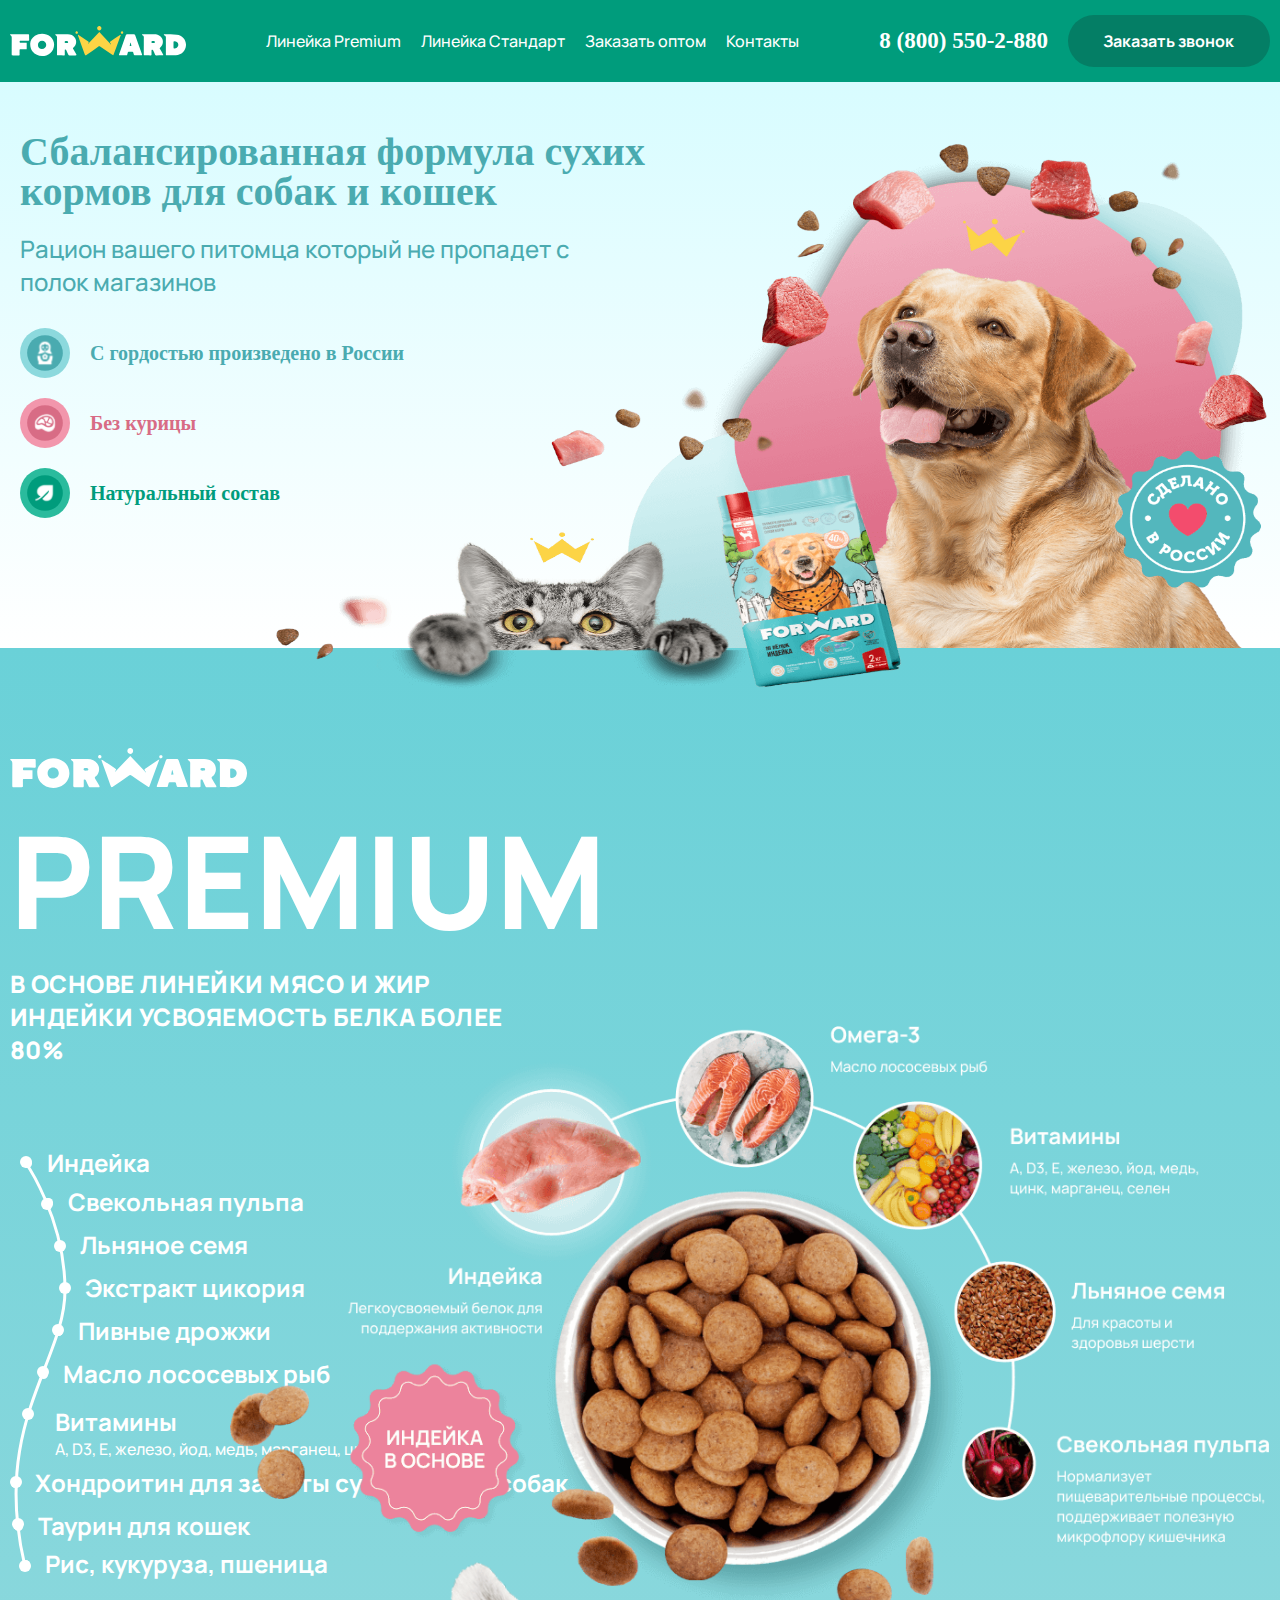
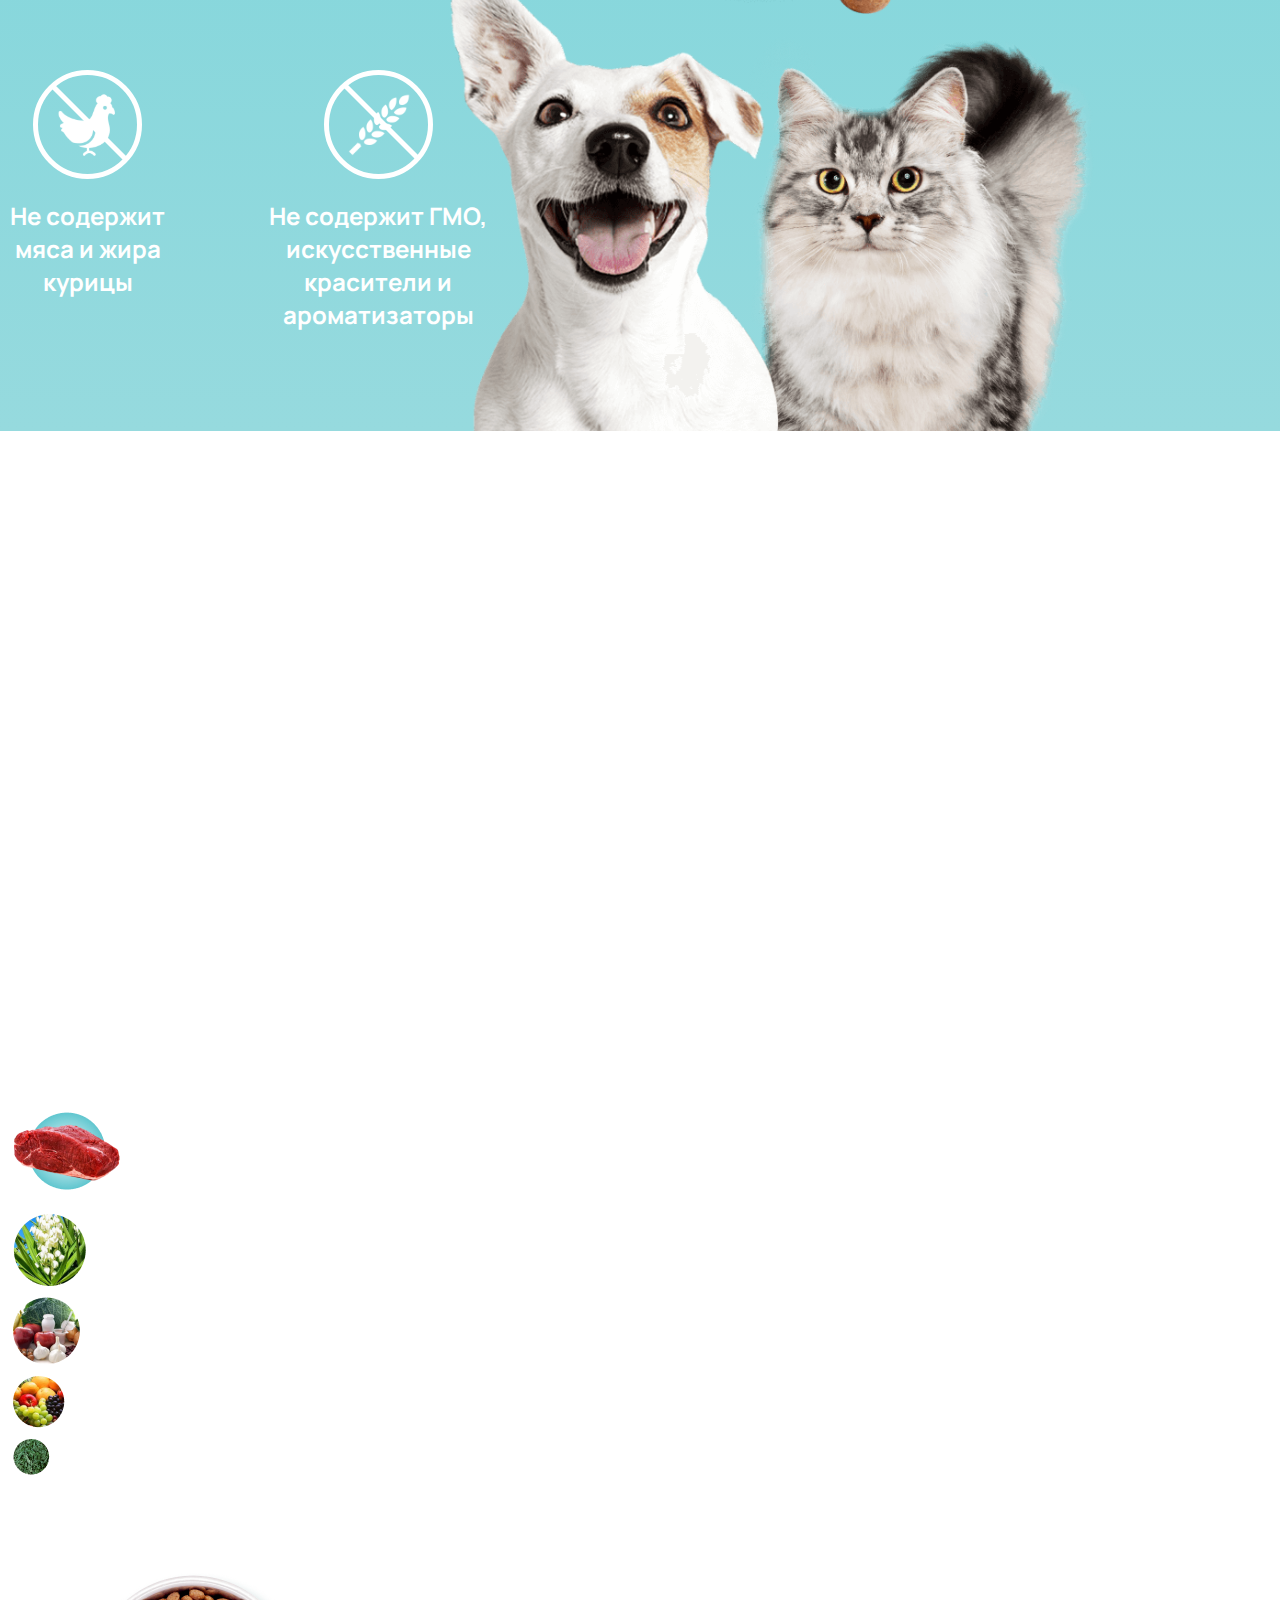
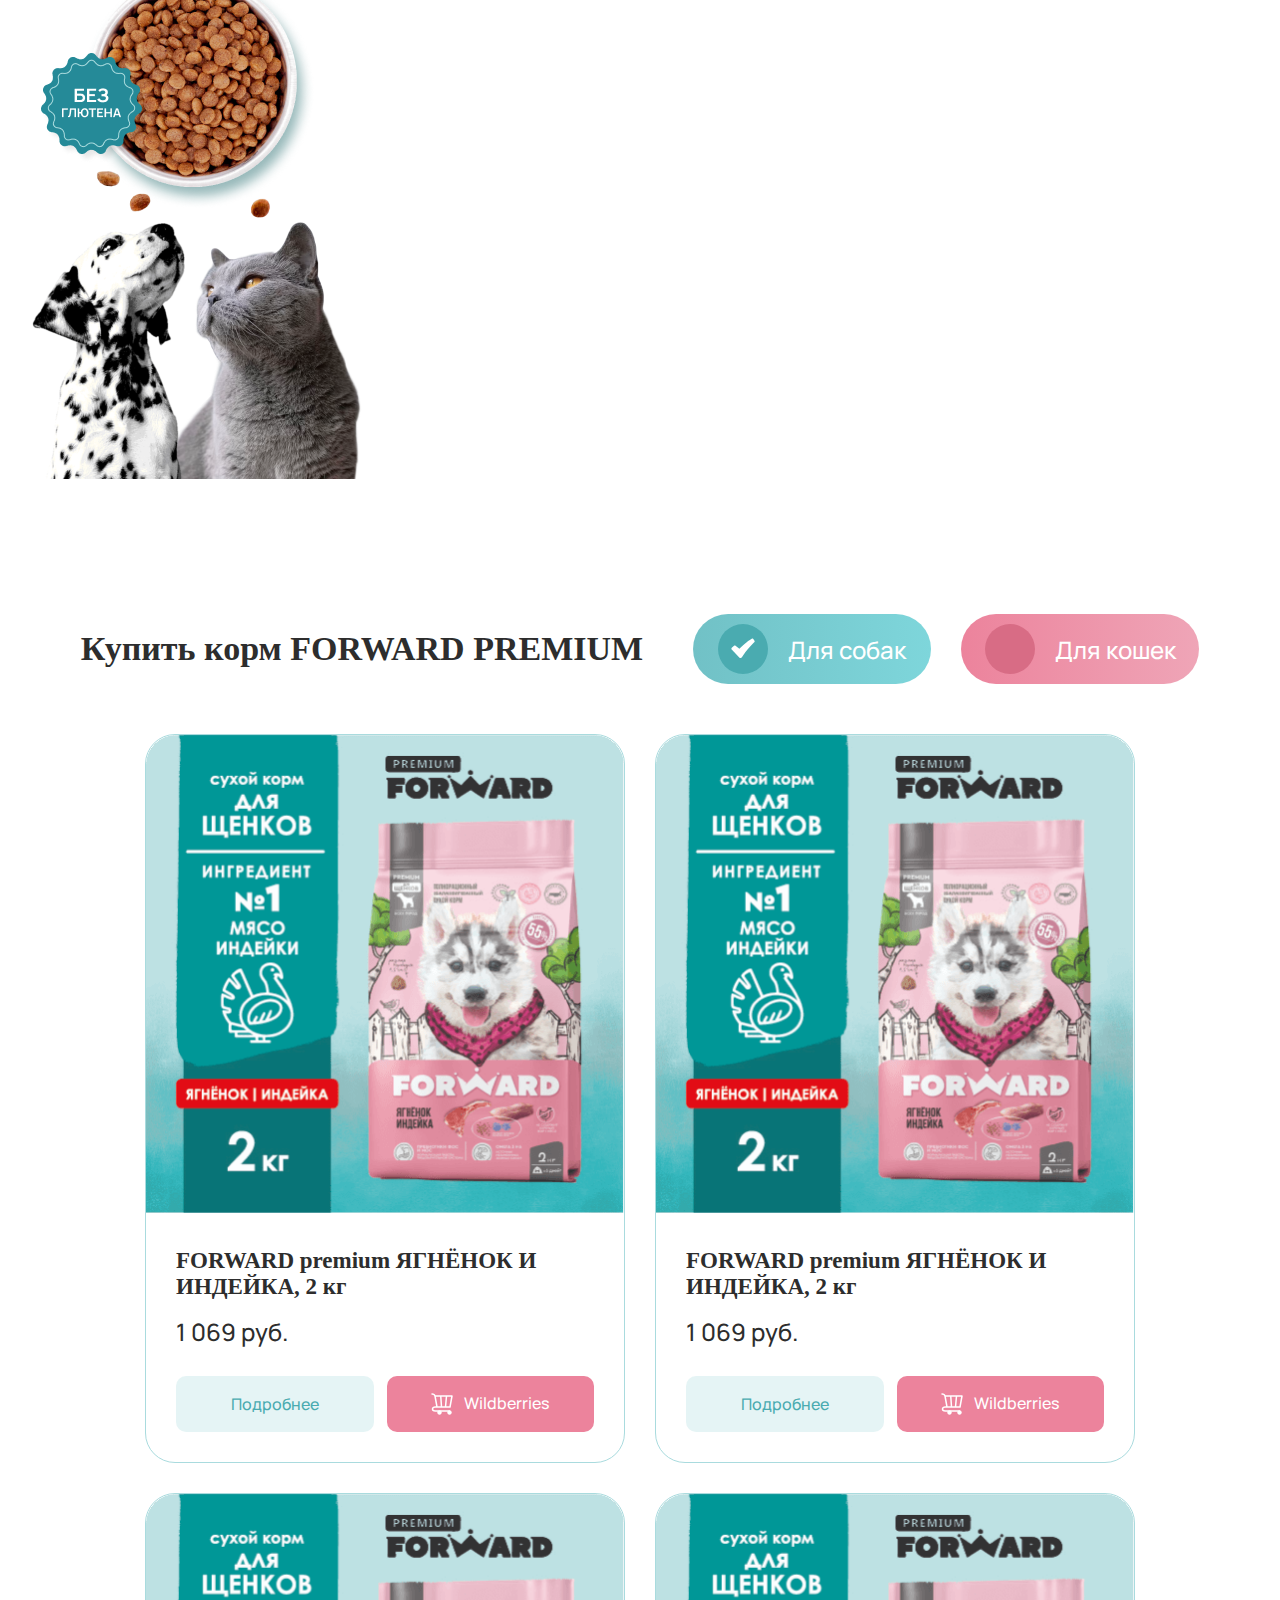
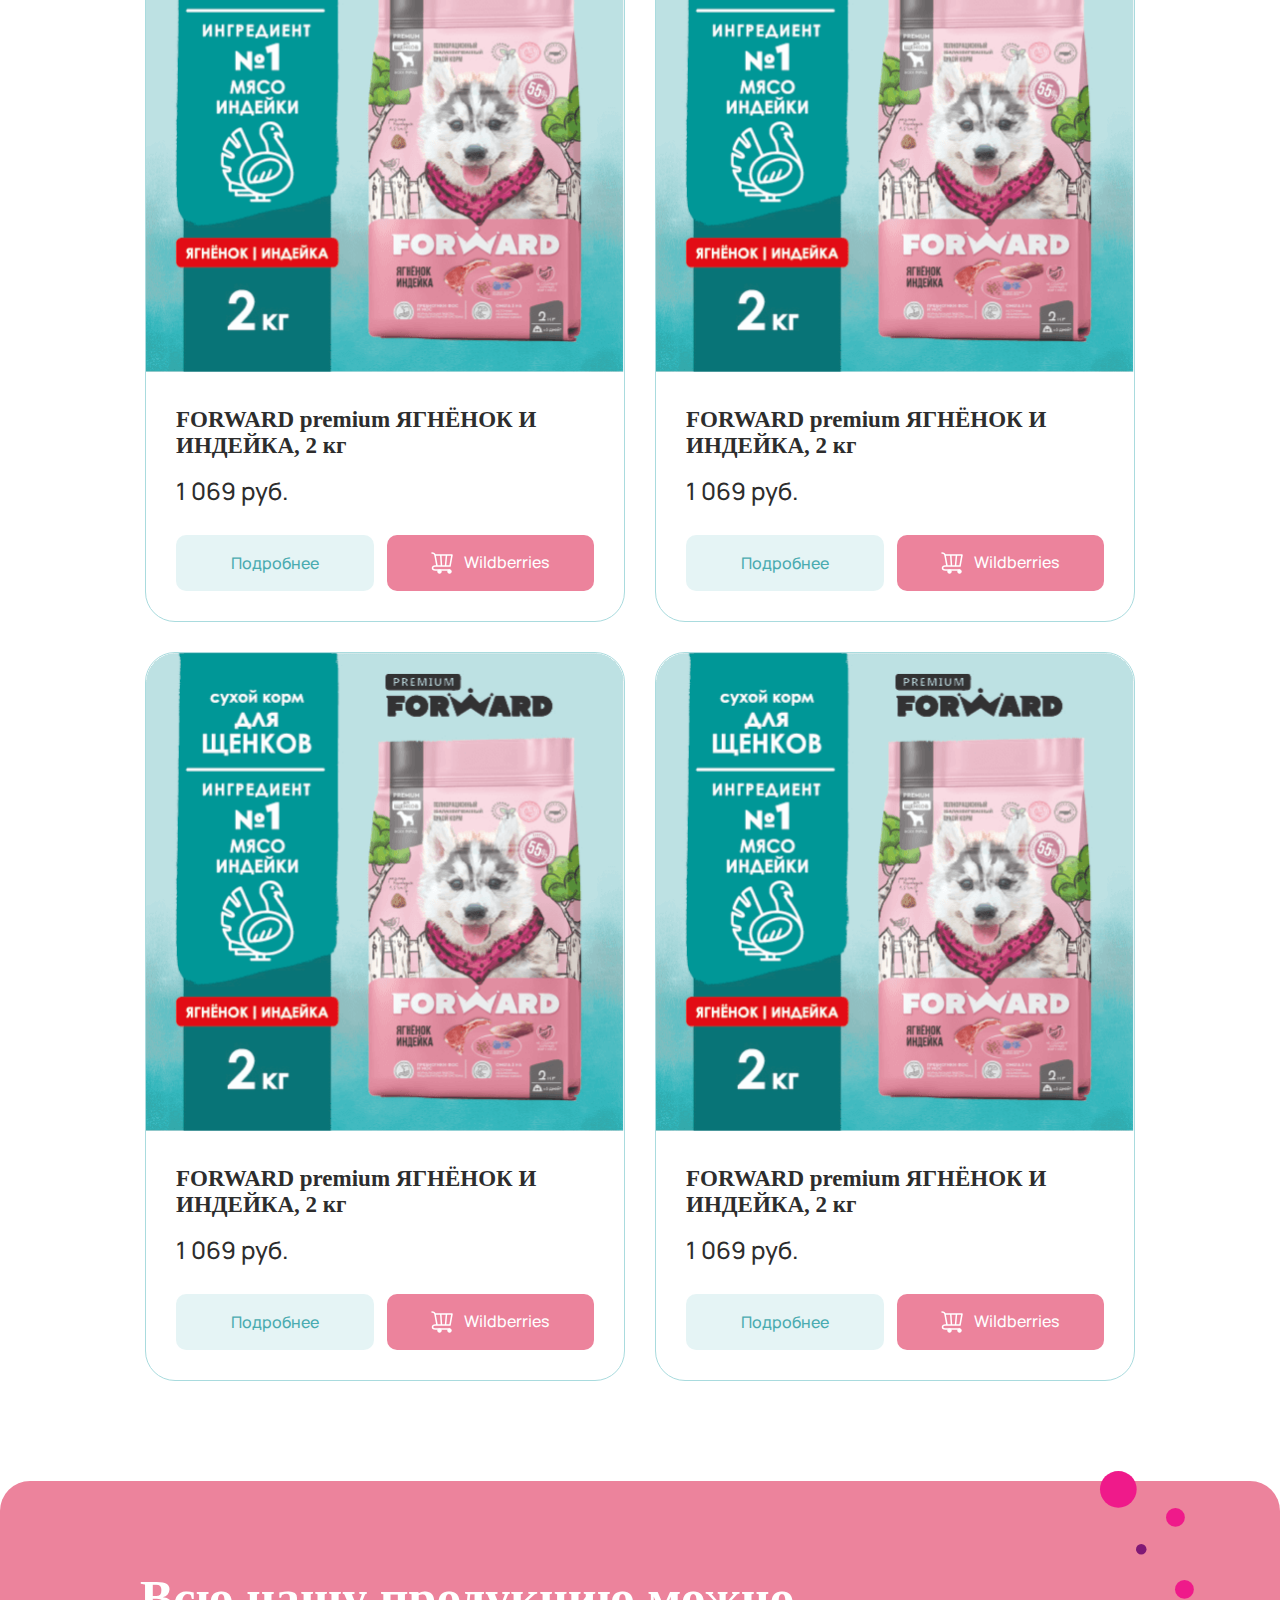
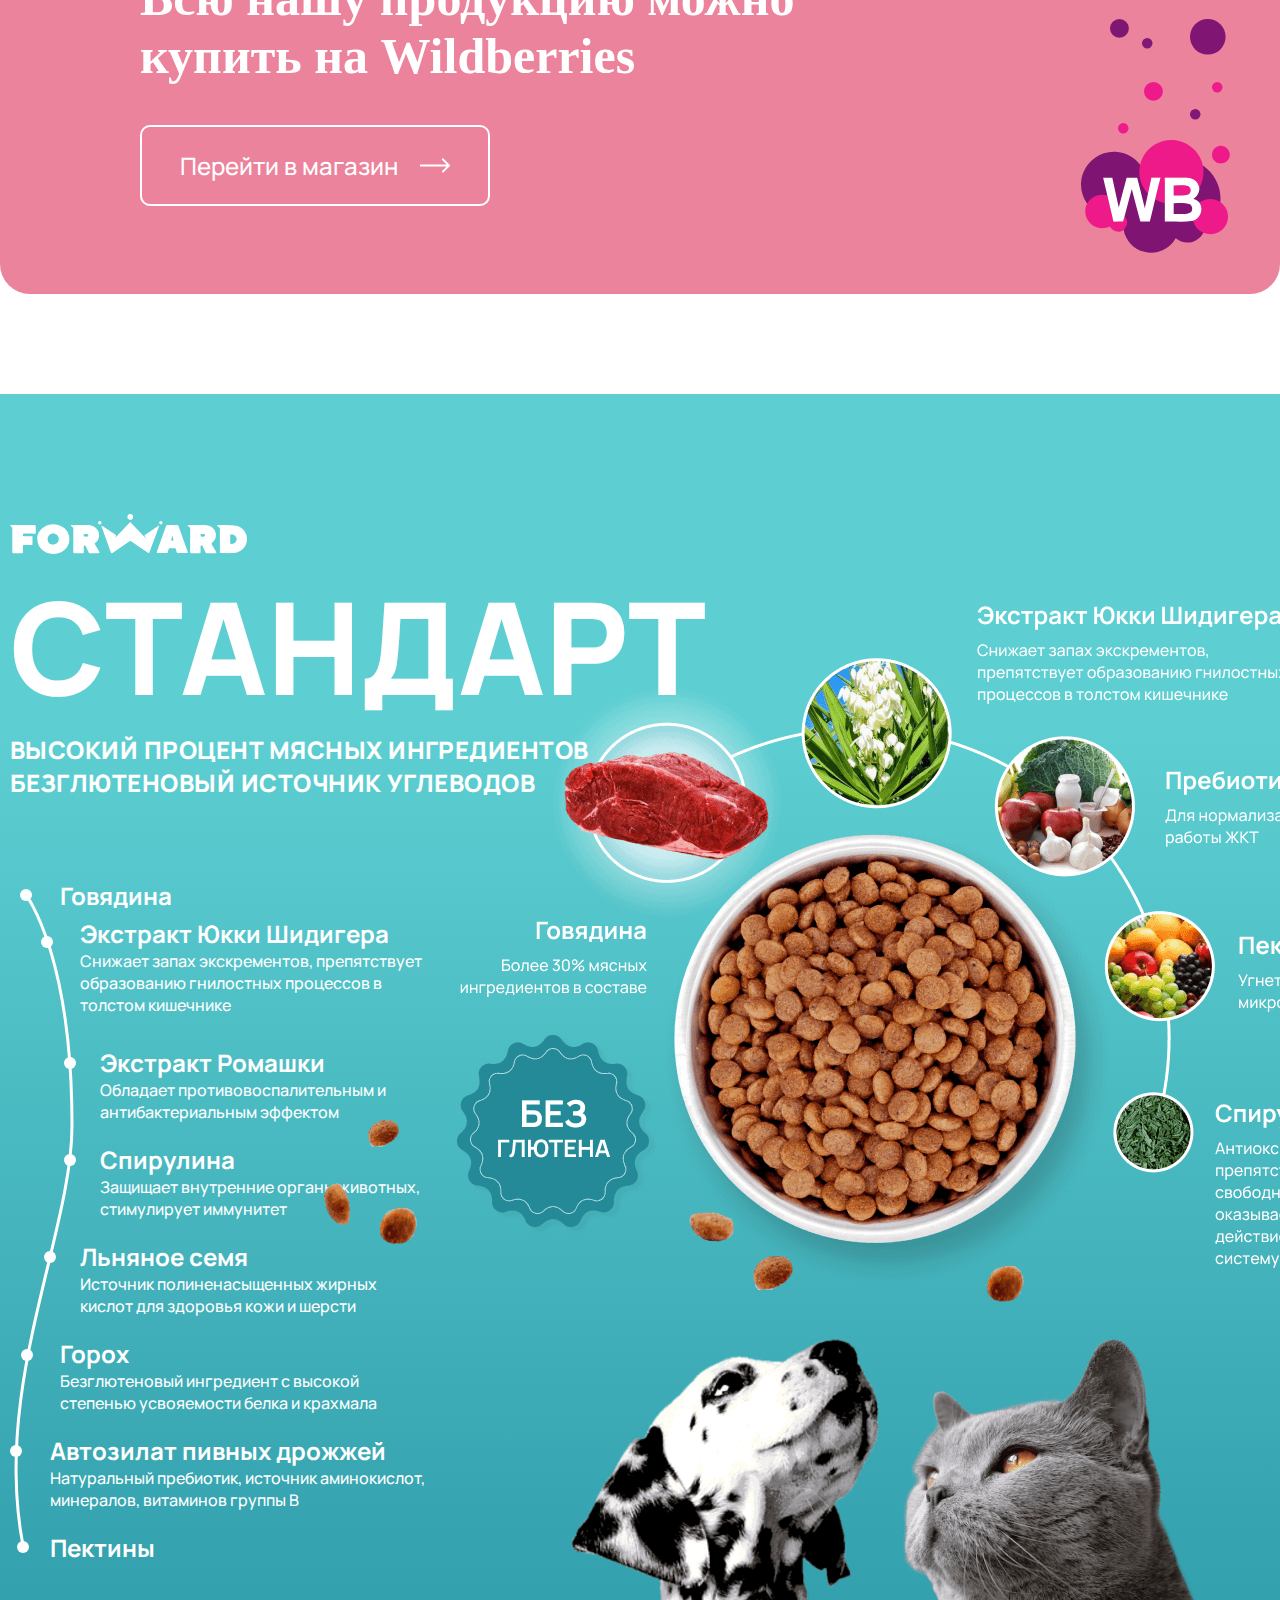
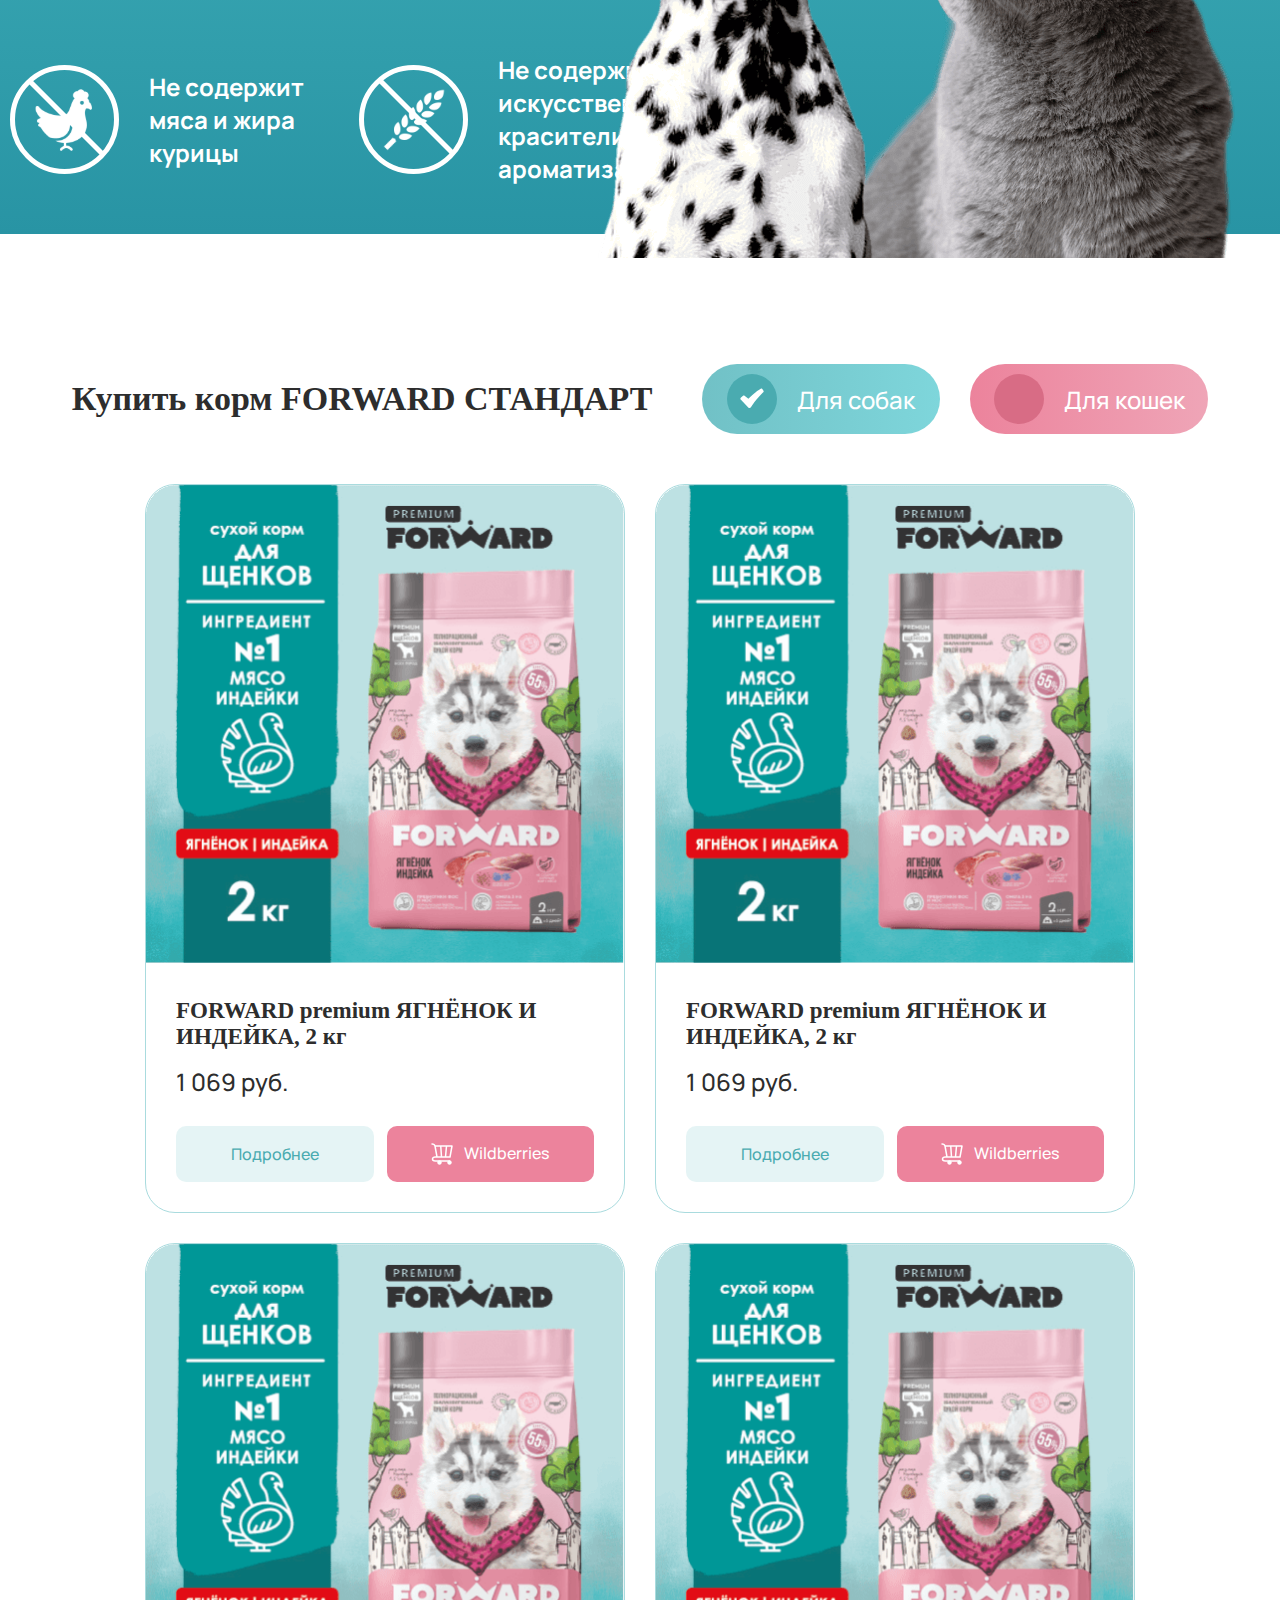
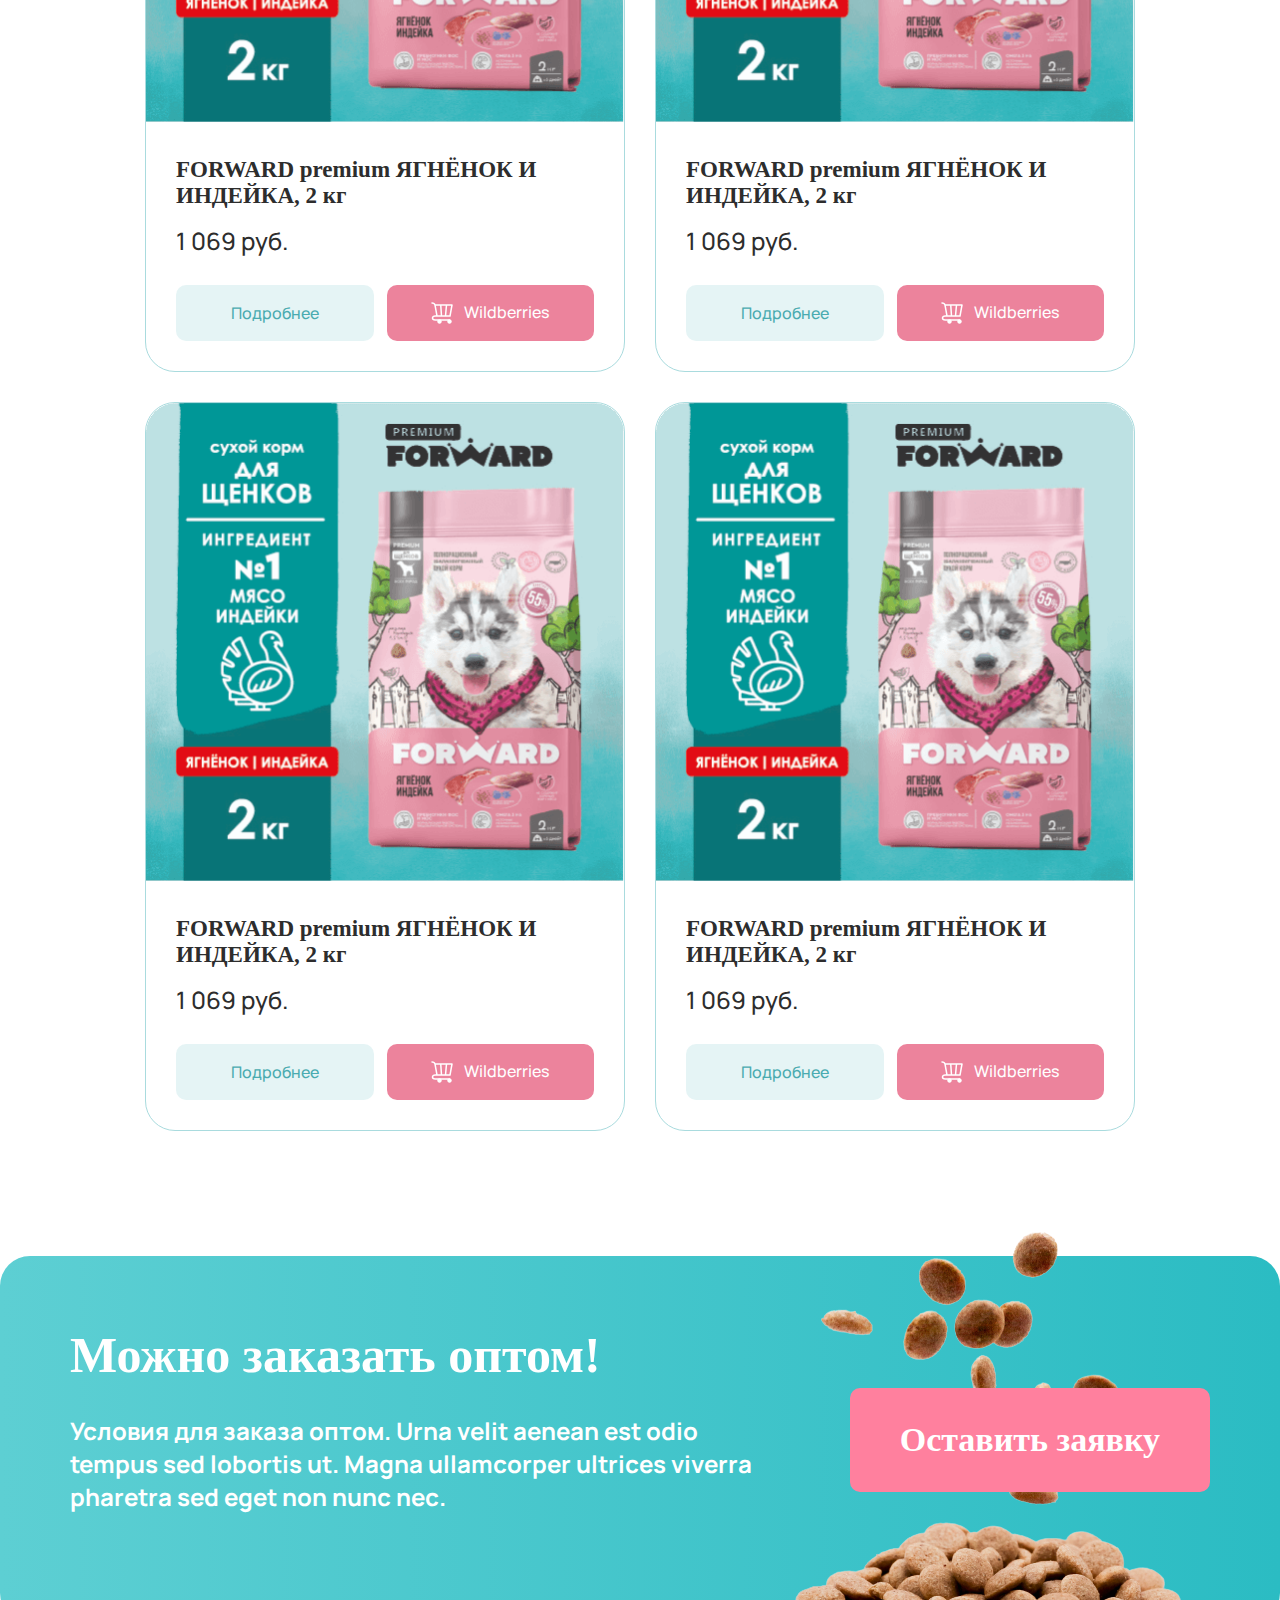
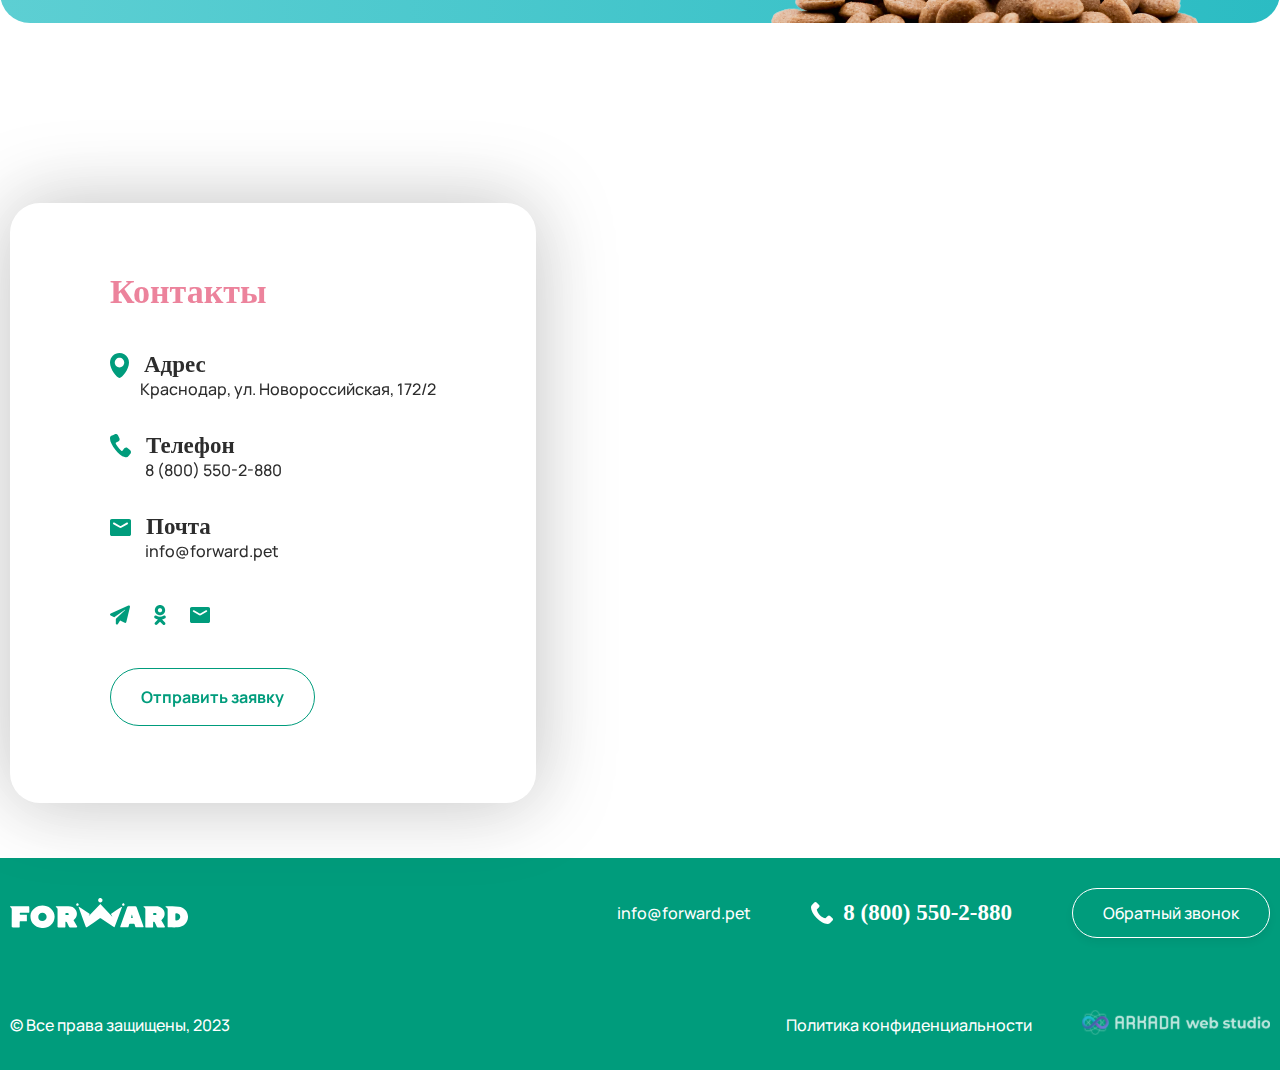
==== index.html @ 8996b9fe "first commit" ====
<!DOCTYPE html>
<html lang="ru">
<head>
    <meta charset="UTF-8">
    <meta name="viewport" content="width=device-width, initial-scale=1.0">
    <link rel="stylesheet" href="https://cdn.jsdelivr.net/npm/swiper@10/swiper-bundle.min.css">
    <link rel="preconnect" href="https://fonts.googleapis.com">
    <link rel="preconnect" href="https://fonts.googleapis.com">
    <link rel="preconnect" href="https://fonts.gstatic.com" crossorigin>
    <link href="https://db.onlinewebfonts.com/c/5d23cb75253ca214c8715a65ab8286bd?family=Museo+Cyrl+700" rel="stylesheet">
    <link href="https://fonts.googleapis.com/css2?family=Manrope:wght@500;700;800&display=swap" rel="stylesheet">
    <link rel="stylesheet" href="./css/normalize.css">
    <link rel="stylesheet" href="./css/reset.css">
    <link rel="stylesheet" href="./css/style.css">
    <title>Forward</title>
</head>
<body>
    <div class="wrapper">
        <header class="header">
            <div class="container header__inner">
                <img src="./img/icon/logo.svg" alt="logo">
                <nav class="header__menu">
                    <ul>
                        <li><a href="#premium">Линейка Premium</a></li>
                        <li><a href="#standart">Линейка Стандарт</a></li>
                        <li><a href="#wholesale">Заказать оптом</a></li>
                        <li><a href="#contact">Контакты</a></li>
                    </ul>
                </nav>
                <div class="header__contact">
                    <a href="tel:88005502880">8 (800) 550-2-880</a>
                    <button class="button js-order">Заказать звонок</button>
                </div>

                <!-- Скрытое мею сайта -->

                <div class="menu-hidden">
                    <button class="menu-hidden__menu-btn-open" onclick="openNav()">☰</button>
                </div>
                <div id="mySidenav" class="sidenav">
                    <span  class="sidenav__closebtn" onclick="closeNav()">×</span>
                    <ul>
                        <li><a href="#">Линейка Premium</a></li>
                        <li><a href="#">Линейка Стандарт</a></li>
                        <li><a href="#">Заказать оптом</a></li>
                        <li><a href="#">Контакты</a></li>
                    </ul>
                    <div class="sidenav__contact">
                        <a href="tel:88005502880">8 (800) 550-2-880</a>
                        <button class="button js-order">Заказать звонок</button>
                    </div>
                </div>

            </div>
        </header>

        <main class="main">

            <section class="top">
                <div class="container top__inner">
                        <div class="top__content">
                            <h1 class="top__title">
                                Сбалансированная формула сухих кормов для собак и кошек
                            </h1>
                            <p>Рацион вашего питомца который не пропадет с полок магазинов</p>
                            <div class="top__box">
                                <div class="top__box-in">
                                    <img src="./img/icon/top-box-icon1.svg" alt="">
                                    <p>С гордостью произведено в России</p>
                                </div>
                                <div class="top__box-in">
                                    <img src="./img/icon/top-box-icon2.svg" alt="">
                                    <p>Без курицы</p>
                                </div>
                                <div class="top__box-in">
                                    <img src="./img/icon/top-box-icon3.svg" alt="">
                                    <p>Натуральный состав</p>
                                </div>
                            </div>
                        </div>
                        <img src="./img/top-dog-banner.png" alt="">
                        <img src="./img/top-cat-banner.png" alt="">
                </div>
            </section>

            <section id="premium" class="premium mobile-hide">
                <div class="container premium__inner">
                    <div class="premium__content">
                        <img src="./img/icon/logo-2.svg" alt="">
                        <h2 class="premium__content-title">Premium</h2>
                        <p>
                            В основе линейки мясо и жир индейки
                            Усвояемость белка более 80%
                        </p>

                        <ul class="premium__content-list">
                            <li>Индейка</li>
                            <li>Свекольная пульпа</li>
                            <li>Льняное семя</li>
                            <li>Экстракт цикория</li>
                            <li>Пивные дрожжи</li>
                            <li>Масло лососевых рыб</li>
                            <li>
                                Витамины
                                <span>А, D3, E, железо, йод, медь, марганец, цинк, селен</span>
                            </li>
                            <li>Хондроитин для защиты суставов для собак</li>
                            <li>Таурин для кошек</li>
                            <li>Рис, кукуруза, пшеница</li>
                        </ul>

                        <div class="premium__content-in">
                            <ul>
                                <li>
                                    <img src="./img/icon/fats-icon.svg" alt="">
                                    <p>Не содержит мяса и жира курицы</p>
                                </li>
                                <li>
                                    <img src="./img/icon/no-gmo-icon.svg" alt="">
                                    <p>Не содержит ГМО, искусственные красители и ароматизаторы</p>
                                </li>
                            </ul>
                        </div>
                    </div>
                    <img src="./img/premium-block-img.png" alt="">
                </div>
            </section>
            <section class="premium-mobile">
                <div class="container">
                    <div class="premium_mobileMain">
                        <div class="prem-logo">
                            <img src="./img/prem/logo.png" alt="">
                        </div>
                        <div class="prem-title">
                            <h3>СТАНДАРТ</h3>
                            <p>высокий процент мясных ингредиентов безглютеновый источник углеводов</p>
                        </div>
                        <div class="prem-list">
                            <ul class="prem_default--list">
                                <li>Говядина</li>
                                <li>Экстракт Юкки Шидигера <span>Снижает запах экскрементов, препятствует образованию гнилостных процессов в толстом кишечнике</span></li>
                                <li>Экстракт Ромашки <span>Обладает противовоспалительным и антибактериальным эффектом</span></li>
                                <li>Спирулина <span>Защищает внутренние органы животных, стимулирует иммунитет</span></li>
                                <li>Льняное семя <span>Источник полиненасыщенных жирных кислот для здоровья кожи и шерсти</span></li>
                                <li>Горох <span>Безглютеновый ингредиент с высокой степенью усвояемости белка и крахмала</span> </li>
                                <li>Автозилат пивных дрожжей <span>Натуральный пребиотик, источник аминокислот, минералов, витаминов группы В</span></li>
                                <li>Пектины</li>
                            </ul>
                            <ul class="prem_img--list">
                                <li>
                                    <div class="prem_itemImg">
                                        <img src="./img/prem/prem-0.png" alt="">
                                    </div>
                                    <p>Не содержит мяса и жира курицы</p>
                                </li>
                                <li>
                                    <div class="prem_itemImg">
                                        <img src="./img/prem/prem-1.png" alt="">
                                    </div>
                                    <p>Не содержит ГМО, искусственные красители и ароматизаторы</p>
                                </li>
                            </ul>
                        </div>
                        <div class="prev-custom">
                            <ul class="content-prev">
                                <li>
                                    <h4>Говядина</h4>
                                    <p>Более 30% мясных ингредиентов в составе</p>
                                </li>
                                <li>
                                    <h4>Говядина</h4>
                                    <p>Более 30% мясных ингредиентов в составе</p>
                                </li>
                                <li>
                                    <h4>Говядина</h4>
                                    <p>Более 30% мясных ингредиентов в составе</p>
                                </li>
                                <li>
                                    <h4>Говядина</h4>
                                    <p>Более 30% мясных ингредиентов в составе</p>
                                </li>
                                <li>
                                    <h4>Говядина</h4>
                                    <p>Более 30% мясных ингредиентов в составе</p>
                                </li>
                            </ul>
                            <ul>
                                <li>
                                    <img src="./img/prem/custom-1.png" alt="">
                                </li>
                                <li>
                                    <img src="./img/prem/custom-2.png" alt="">
                                </li>
                                <li>
                                    <img src="./img/prem/custom-3.png" alt="">
                                </li>
                                <li>
                                    <img src="./img/prem/custom-4.png" alt="">
                                </li>
                                <li>
                                    <img src="./img/prem/custom-5.png" alt="">
                                </li>
                            </ul>
                            <div class="prem-img">
                                <img src="./img/prem/prem-big.png" alt="">
                            </div>
                        </div>
                    </div>
                </div>
            </section>

            <section class="choice">
                <div class="container choice__inner">
                    <div class="choice__top">
                        <h2 class="choice__top-title">Купить корм FORWARD PREMIUM</h2>
                        <form class="choice__top-buttons">
                                <label class="choice__top-buttons-label">
                                    <input class="choice__top-buttons-input blue" type="radio" name="tab_input"  checked>
                                    Для собак
                                </label>
    
                                <label class="choice__top-buttons-label">
                                    <input class="choice__top-buttons-input pinck" type="radio" name="tab_input" >
                                    Для кошек
                                </label>
                        </form>
                    </div>
                    <div class="choice__choice">
                        <div class="choice__choice-item">
                            <div class="mini-card-product">
                                <img src="./img/card-min-img.png" alt="картинка товара">
                                <div class="mini-card-product__content">
                                    <h4 class="mini-card-product__content-title">FORWARD premium ЯГНЁНОК И ИНДЕЙКА, 2 кг</h4>
                                    <span class="mini-card-product__content-price">1 069 руб.</span>
                                    <div class="mini-card-product__content-btns">
                                        <a href="./card-product.html">Подробнее</a>
                                        <a href="#">Wildberries</a>
                                    </div>
                                </div>
                            </div>
                            <div class="mini-card-product">
                                <img src="./img/card-min-img.png" alt="картинка товара">
                                <div class="mini-card-product__content">
                                    <h4 class="mini-card-product__content-title">FORWARD premium ЯГНЁНОК И ИНДЕЙКА, 2 кг</h4>
                                    <span class="mini-card-product__content-price">1 069 руб.</span>
                                    <div class="mini-card-product__content-btns">
                                        <a href="./card-product.html">Подробнее</a>
                                        <a href="#">Wildberries</a>
                                    </div>
                                </div>
                            </div>
                            <div class="mini-card-product">
                                <img src="./img/card-min-img.png" alt="картинка товара">
                                <div class="mini-card-product__content">
                                    <h4 class="mini-card-product__content-title">FORWARD premium ЯГНЁНОК И ИНДЕЙКА, 2 кг</h4>
                                    <span class="mini-card-product__content-price">1 069 руб.</span>
                                    <div class="mini-card-product__content-btns">
                                        <a href="./card-product.html">Подробнее</a>
                                        <a href="#">Wildberries</a>
                                    </div>
                                </div>
                            </div>
                            <div class="mini-card-product">
                                <img src="./img/card-min-img.png" alt="картинка товара">
                                <div class="mini-card-product__content">
                                    <h4 class="mini-card-product__content-title">FORWARD premium ЯГНЁНОК И ИНДЕЙКА, 2 кг</h4>
                                    <span class="mini-card-product__content-price">1 069 руб.</span>
                                    <div class="mini-card-product__content-btns">
                                        <a href="./card-product.html">Подробнее</a>
                                        <a href="#">Wildberries</a>
                                    </div>
                                </div>
                            </div>
                            <div class="mini-card-product">
                                <img src="./img/card-min-img.png" alt="картинка товара">
                                <div class="mini-card-product__content">
                                    <h4 class="mini-card-product__content-title">FORWARD premium ЯГНЁНОК И ИНДЕЙКА, 2 кг</h4>
                                    <span class="mini-card-product__content-price">1 069 руб.</span>
                                    <div class="mini-card-product__content-btns">
                                        <a href="./card-product.html">Подробнее</a>
                                        <a href="#">Wildberries</a>
                                    </div>
                                </div>
                            </div>
                            <div class="mini-card-product">
                                <img src="./img/card-min-img.png" alt="картинка товара">
                                <div class="mini-card-product__content">
                                    <h4 class="mini-card-product__content-title">FORWARD premium ЯГНЁНОК И ИНДЕЙКА, 2 кг</h4>
                                    <span class="mini-card-product__content-price">1 069 руб.</span>
                                    <div class="mini-card-product__content-btns">
                                        <a href="./card-product.html">Подробнее</a>
                                        <a href="#">Wildberries</a>
                                    </div>
                                </div>
                            </div>
                        </div>
                        <div class="choice__choice-item">
                            <div class="mini-card-product">
                                <img src="./img/card-min-img.png" alt="картинка товара">
                                <div class="mini-card-product__content">
                                    <h4 class="mini-card-product__content-title">FORWARD premium ЯГНЁНОК И ИНДЕЙКА, 2 кг</h4>
                                    <span class="mini-card-product__content-price">1 069 руб.</span>
                                    <div class="mini-card-product__content-btns">
                                        <a href="./card-product.html">Подробнее</a>
                                        <a href="#">Wildberries</a>
                                    </div>
                                </div>
                            </div>
                            <div class="mini-card-product">
                                <img src="./img/card-min-img.png" alt="картинка товара">
                                <div class="mini-card-product__content">
                                    <h4 class="mini-card-product__content-title">FORWARD premium ЯГНЁНОК И ИНДЕЙКА, 2 кг</h4>
                                    <span class="mini-card-product__content-price">1 069 руб.</span>
                                    <div class="mini-card-product__content-btns">
                                        <a href="./card-product.html">Подробнее</a>
                                        <a href="#">Wildberries</a>
                                    </div>
                                </div>
                            </div>
                            <div class="mini-card-product">
                                <img src="./img/card-min-img.png" alt="картинка товара">
                                <div class="mini-card-product__content">
                                    <h4 class="mini-card-product__content-title">FORWARD premium ЯГНЁНОК И ИНДЕЙКА, 2 кг</h4>
                                    <span class="mini-card-product__content-price">1 069 руб.</span>
                                    <div class="mini-card-product__content-btns">
                                        <a href="./card-product.html">Подробнее</a>
                                        <a href="#">Wildberries</a>
                                    </div>
                                </div>
                            </div>
                            <div class="mini-card-product">
                                <img src="./img/card-min-img.png" alt="картинка товара">
                                <div class="mini-card-product__content">
                                    <h4 class="mini-card-product__content-title">FORWARD premium ЯГНЁНОК И ИНДЕЙКА, 2 кг</h4>
                                    <span class="mini-card-product__content-price">1 069 руб.</span>
                                    <div class="mini-card-product__content-btns">
                                        <a href="./card-product.html">Подробнее</a>
                                        <a href="#">Wildberries</a>
                                    </div>
                                </div>
                            </div>
                        </div>
                    </div>
                </div>
            </section>



            <section class="wb-card">
                <div class="container wb-card__inner">
                    <div class="wb-card__content">
                        <h2 class="wb-card__content-title">Всю нашу продукцию можно купить на Wildberries</h2>
                        <a href="#">Перейти в магазин</a>
                    </div>
                    <img src="./img/wb-card-img.png" alt="">
                    <img src="./img/icon/wb-logo-card.svg" alt="">
                </div>
            </section>

            <section id="standart" class="standart">
                <div class="container standart__inner">
                    <div class="standart__content">
                        <img src="./img/icon/logo-2.svg" alt="">
                        <h2 class="standart__content-title">СТАНДАРТ</h2>
                        <p>
                            высокий процент мясных ингредиентов
                            безглютеновый источник углеводов
                        </p>

                        <div class="standart__content-list">
                            <p>Говядина</p>
                            <p>
                                Экстракт Юкки Шидигера
                                <span>Снижает запах экскрементов, препятствует образованию гнилостных процессов в толстом кишечнике</span>
                            </p>
                            <p>
                                Экстракт Ромашки
                                <span>Обладает противовоспалительным и антибактериальным эффектом</span>
                            </p>
                            <p>
                                Спирулина
                                <span>Защищает внутренние органы животных, стимулирует иммунитет</span>
                            </p>
                            <p>
                                Льняное семя
                                <span>Источник полиненасыщенных жирных кислот для здоровья кожи и шерсти</span>
                            </p>
                            <p>
                                Горох 
                                <span>Безглютеновый ингредиент с высокой степенью усвояемости белка и крахмала</span>
                            </p>
                            <p>
                                Автозилат пивных дрожжей 
                                <span>Натуральный пребиотик, источник аминокислот, минералов, витаминов группы В</span>
                            </p>
                            <p>Пектины</p>
                        </div>

                        <div class="standart__content-in">
                            <ul>
                                <li>
                                    <img src="./img/icon/fats-icon.svg" alt="">
                                    <p>Не содержит мяса и жира курицы</p>
                                </li>
                                <li>
                                    <img src="./img/icon/no-gmo-icon.svg" alt="">
                                    <p>Не содержит ГМО, искусственные красители и ароматизаторы</p>
                                </li>
                            </ul>
                        </div>
                    </div>
                    <img src="./img/standart-block-img.png" alt="">
                </div>
            </section>

            <section class="choice">
                <div class="container choice__inner">
                    <div class="choice__top">
                        <h2 class="choice__top-title">Купить корм FORWARD СТАНДАРТ</h2>
                        <form class="choice__top-buttons">
                                <label class="choice__top-buttons-label">
                                    <input class="choice__top-buttons-input blue" type="radio" name="tab_input"  checked>
                                    Для собак
                                </label>
    
                                <label class="choice__top-buttons-label">
                                    <input class="choice__top-buttons-input pinck" type="radio" name="tab_input" >
                                    Для кошек
                                </label>
                        </form>
                    </div>
                    <div class="choice__choice">
                        <div class="choice__choice-item">
                            <div class="mini-card-product">
                                <img src="./img/card-min-img.png" alt="картинка товара">
                                <div class="mini-card-product__content">
                                    <h4 class="mini-card-product__content-title">FORWARD premium ЯГНЁНОК И ИНДЕЙКА, 2 кг</h4>
                                    <span class="mini-card-product__content-price">1 069 руб.</span>
                                    <div class="mini-card-product__content-btns">
                                        <a href="./card-product.html">Подробнее</a>
                                        <a href="#">Wildberries</a>
                                    </div>
                                </div>
                            </div>
                            <div class="mini-card-product">
                                <img src="./img/card-min-img.png" alt="картинка товара">
                                <div class="mini-card-product__content">
                                    <h4 class="mini-card-product__content-title">FORWARD premium ЯГНЁНОК И ИНДЕЙКА, 2 кг</h4>
                                    <span class="mini-card-product__content-price">1 069 руб.</span>
                                    <div class="mini-card-product__content-btns">
                                        <a href="./card-product.html">Подробнее</a>
                                        <a href="#">Wildberries</a>
                                    </div>
                                </div>
                            </div>
                            <div class="mini-card-product">
                                <img src="./img/card-min-img.png" alt="картинка товара">
                                <div class="mini-card-product__content">
                                    <h4 class="mini-card-product__content-title">FORWARD premium ЯГНЁНОК И ИНДЕЙКА, 2 кг</h4>
                                    <span class="mini-card-product__content-price">1 069 руб.</span>
                                    <div class="mini-card-product__content-btns">
                                        <a href="./card-product.html">Подробнее</a>
                                        <a href="#">Wildberries</a>
                                    </div>
                                </div>
                            </div>
                            <div class="mini-card-product">
                                <img src="./img/card-min-img.png" alt="картинка товара">
                                <div class="mini-card-product__content">
                                    <h4 class="mini-card-product__content-title">FORWARD premium ЯГНЁНОК И ИНДЕЙКА, 2 кг</h4>
                                    <span class="mini-card-product__content-price">1 069 руб.</span>
                                    <div class="mini-card-product__content-btns">
                                        <a href="./card-product.html">Подробнее</a>
                                        <a href="#">Wildberries</a>
                                    </div>
                                </div>
                            </div>
                            <div class="mini-card-product">
                                <img src="./img/card-min-img.png" alt="картинка товара">
                                <div class="mini-card-product__content">
                                    <h4 class="mini-card-product__content-title">FORWARD premium ЯГНЁНОК И ИНДЕЙКА, 2 кг</h4>
                                    <span class="mini-card-product__content-price">1 069 руб.</span>
                                    <div class="mini-card-product__content-btns">
                                        <a href="./card-product.html">Подробнее</a>
                                        <a href="#">Wildberries</a>
                                    </div>
                                </div>
                            </div>
                            <div class="mini-card-product">
                                <img src="./img/card-min-img.png" alt="картинка товара">
                                <div class="mini-card-product__content">
                                    <h4 class="mini-card-product__content-title">FORWARD premium ЯГНЁНОК И ИНДЕЙКА, 2 кг</h4>
                                    <span class="mini-card-product__content-price">1 069 руб.</span>
                                    <div class="mini-card-product__content-btns">
                                        <a href="./card-product.html">Подробнее</a>
                                        <a href="#">Wildberries</a>
                                    </div>
                                </div>
                            </div>
                        </div>
                        <div class="choice__choice-item">
                            <div class="mini-card-product">
                                <img src="./img/card-min-img.png" alt="картинка товара">
                                <div class="mini-card-product__content">
                                    <h4 class="mini-card-product__content-title">FORWARD premium ЯГНЁНОК И ИНДЕЙКА, 2 кг</h4>
                                    <span class="mini-card-product__content-price">1 069 руб.</span>
                                    <div class="mini-card-product__content-btns">
                                        <a href="./card-product.html">Подробнее</a>
                                        <a href="#">Wildberries</a>
                                    </div>
                                </div>
                            </div>
                            <div class="mini-card-product">
                                <img src="./img/card-min-img.png" alt="картинка товара">
                                <div class="mini-card-product__content">
                                    <h4 class="mini-card-product__content-title">FORWARD premium ЯГНЁНОК И ИНДЕЙКА, 2 кг</h4>
                                    <span class="mini-card-product__content-price">1 069 руб.</span>
                                    <div class="mini-card-product__content-btns">
                                        <a href="./card-product.html">Подробнее</a>
                                        <a href="#">Wildberries</a>
                                    </div>
                                </div>
                            </div>
                            <div class="mini-card-product">
                                <img src="./img/card-min-img.png" alt="картинка товара">
                                <div class="mini-card-product__content">
                                    <h4 class="mini-card-product__content-title">FORWARD premium ЯГНЁНОК И ИНДЕЙКА, 2 кг</h4>
                                    <span class="mini-card-product__content-price">1 069 руб.</span>
                                    <div class="mini-card-product__content-btns">
                                        <a href="./card-product.html">Подробнее</a>
                                        <a href="#">Wildberries</a>
                                    </div>
                                </div>
                            </div>
                            <div class="mini-card-product">
                                <img src="./img/card-min-img.jpg" alt="картинка товара">
                                <div class="mini-card-product__content">
                                    <h4 class="mini-card-product__content-title">FORWARD premium ЯГНЁНОК И ИНДЕЙКА, 2 кг</h4>
                                    <span class="mini-card-product__content-price">1 069 руб.</span>
                                    <div class="mini-card-product__content-btns">
                                        <a href="./card-product.html">Подробнее</a>
                                        <a href="#">Wildberries</a>
                                    </div>
                                </div>
                            </div>
                            <div class="mini-card-product">
                                <img src="./img/card-min-img.png" alt="картинка товара">
                                <div class="mini-card-product__content">
                                    <h4 class="mini-card-product__content-title">FORWARD premium ЯГНЁНОК И ИНДЕЙКА, 2 кг</h4>
                                    <span class="mini-card-product__content-price">1 069 руб.</span>
                                    <div class="mini-card-product__content-btns">
                                        <a href="./card-product.html">Подробнее</a>
                                        <a href="#">Wildberries</a>
                                    </div>
                                </div>
                            </div>
                        </div>
                    </div>
                </div>
            </section>


            <section id="wholesale" class="opt-card">
                <div class="container opt-card__inner">
                    <div class="opt-card__content">
                        <h2 class="opt-card__content-title">Можно заказать оптом!</h2>
                        <p>Условия для заказа оптом. Urna velit aenean est odio tempus sed lobortis ut. 
                            Magna ullamcorper ultrices viverra pharetra sed eget non nunc nec.</p>
                    </div>
                    <img src="./img/opt-card-img.png" alt="">
                    <button class="button js-order">Оставить заявку</button>
                </div>
            </section>
            

            <section id="contact" class="card-contact">
                <div class="container card-contact__inner">
                    <div class="card-contact__contact">
                        <h3 class="card-contact__contact-title">Контакты</h3>
                        <div class="card-contact__contact-in">
                            <div class="card-contact__contact-in-address">
                                <h5>Адрес</h5>
                                <p>Краснодар, ул. Новороссийская, 172/2</p>
                            </div>
                            <a href="tel:88005502880" class="card-contact__contact-in-telephon">
                                <h5>Телефон</h5>
                                <p>8 (800) 550-2-880</p>
                            </a>
                            <a href="mailto:info@forward.pet"  class="card-contact__contact-in-mail">
                                <h5>Почта</h5>
                                <p>info@forward.pet</p>
                            </a>
                        </div>
                        <div class="card-contact__contact-social">
                            <a href="#">
                                <img src="./img/icon/telegram-icon.svg" alt="">
                            </a>
                            <a href="#">
                                <img src="./img/icon/odnoklassniki-icon.svg" alt="">
                            </a>
                            <a href="#">
                                <img src="./img/icon/mail-icon.svg" alt="">
                            </a>
                        </div>
                        <button class="js-order">Отправить заявку</button>
                    </div>
                </div>
                <iframe src="https://yandex.ru/map-widget/v1/?um=constructor%3A9ea4665a6168f4b77696c5c721bd3f6b6afe68538b208263128e2b10cecd21ee&amp;source=constructor" frameborder="0"></iframe>
            </section>

        </main>

        <footer class="footer">
            <div class="container">
                <div class="footer__top">
                    <img src="./img/icon/logo-2.svg" alt="forward logo">
                    <div class="footer__top-contact">
                        <a href="mailto:info@forward.pet">info@forward.pet</a>
                        <a href="tel:88005502880">8 (800) 550-2-880</a>
                        <button class="js-order">Обратный звонок</button>
                    </div>
                </div>
                <div class="footer__bottom">
                    <p>© Все права защищены, 2023</p>
                    <div class="footer__bottom-linck">
                        <a href="#">Политика конфиденциальности</a>
                        <a href="https://arkada-web.ru/">
                            <img src="./img/icon/arkada-logo.svg" alt="arkada logo">
                        </a>
                    </div>
                </div>
            </div>
        </footer>
    </div>

    <div class="modal">
        <div class="modal__main">
            <div class="modal__wrapper">
                <div class="modal__content">
                    <h2 class="modal__title">
                        Оставьте заявку
                    </h2>
                    <form class="modal__form">
                        <input type="text" class="modal__input" name="name" id="name" placeholder="Ваше имя">
                        <input type="tel" class="modal__input" name="phone" id="phone" placeholder="Ваш телефон">
                        <input type="submit" class="modal__submit">
                        <span class="modal__form-text">
                            Отправляя заявку вы соглашаетесь на обработку своих персональных данных и принимаете.<br>
                            <a href="#">Политику конфиденциальности</a>
                        </span>
                    </form>
                </div>
            </div>
            <button class="modal__close" style="background-image: url('./img/icon/modal-close.svg');">
            </button>
        </div>
    </div>

    <script src="https://ajax.googleapis.com/ajax/libs/jquery/2.1.1/jquery.min.js"></script>
    <script src="https://cdn.jsdelivr.net/npm/swiper@10/swiper-bundle.min.js"></script>
    <script src="./js/inputmask.min.js"></script>
    <script src="./js/script.js"></script>
</body>
</html>
---- css/style.css ----
*, ::after, ::before {
  margin: 0;
  padding: 0;
  box-sizing: border-box;
}

html, body {
  height: 100%;
}

body {
  color: #FFFFFF;
  font-family: "Manrope", sans-serif;
  font-weight: 500;
  font-size: 16px;
  font-style: normal;
  line-height: normal;
}

.wrapper {
  min-height: 100%;
  display: flex;
  flex-direction: column;
  overflow: hidden;
}

.container {
  max-width: 1564px;
  margin: 0 auto;
  position: relative;
}

.main {
  flex-grow: 1;
}

a {
  text-decoration: none;
}

@media (max-width: 1564px) {
  .container {
    padding: 0 10px;
  }
}
.modal {
  display: none;
  position: fixed;
  z-index: 300;
  inset: 0;
  background-color: rgba(2, 25, 25, 0.5);
  cursor: pointer;
  overflow-y: auto;
}
.modal__main {
  position: relative;
  margin: auto;
  width: 100%;
  max-width: 614px;
  border-radius: 30px;
  background-color: #FFFFFF;
  cursor: default;
  overflow: hidden;
}
.modal__wrapper {
  padding-top: 100px;
  padding-bottom: 55px;
}
.modal__content {
  max-width: 95%;
  margin: 0 auto;
  display: flex;
  flex-direction: column;
  justify-content: center;
  align-items: center;
  text-align: center;
}
.modal__wrapper-input:last-child {
  margin-right: 0;
}
.modal__title {
  font-family: "Museo Cyrl 700";
  font-weight: 700;
  margin-bottom: 50px;
  color: #4AABB0;
  font-size: 34px;
}
.modal__form {
  max-width: 100%;
  display: flex;
  flex-direction: column;
  align-items: center;
}
.modal__input {
  width: 95%;
  height: 84px;
  border: 1px solid #E4E4E4;
  border-radius: 10px;
  padding: 30px;
  margin-bottom: 20px;
  border: 1px solid rgba(36, 36, 36, 0.2);
  background: rgba(36, 36, 36, 0.05);
  font-weight: 500;
}
.modal__input:nth-last-child(2) {
  margin-bottom: 30px;
}
.modal__input:hover {
  border: 1px solid #242424;
  background: rgba(36, 36, 36, 0.05);
  transition: 0.3s;
}
.modal__input::placeholder {
  font-family: "Manrope", sans-serif;
  font-size: 16px;
  font-weight: 500;
  line-height: normal;
  color: #2D2D2D;
}
.modal__submit {
  border-radius: 10px;
  background-color: #EC839C;
  border: 0;
  width: 268px;
  height: 80px;
  color: #FFFFFF;
  font-size: 24px;
  font-weight: 700;
  text-transform: uppercase;
  margin-bottom: 45px;
}
.modal__form-text {
  max-width: 474px;
  color: #4AABB0;
  font-size: 16px;
}
.modal__form-text > a {
  text-decoration: underline;
  margin-bottom: 3px;
  color: #4AABB0;
  font-size: 16px;
}
.modal__close {
  width: 32px;
  height: 32px;
  color: #FFFFFF;
  font-size: 2px;
  position: absolute;
  padding: 0;
  top: 30px;
  right: 30px;
  border: 0;
  border-radius: 100%;
  background-color: #EC839C;
  background-position: center;
  background-repeat: no-repeat;
  line-height: 0;
  cursor: pointer;
}

@media (max-width: 1024px) {
  .modal__title {
    font-size: 40px;
  }
  .modal__wrapper {
    padding: 50px;
  }
  .modal__close {
    width: 40px;
    height: 40px;
    top: 20px;
    right: 20px;
  }
}
@media (max-width: 900px) {
  .modal__title {
    font-size: 35px;
  }
  .modal__main {
    border-radius: 20px;
    width: 95%;
    padding: 5px;
  }
  .modal__content {
    width: 100%;
  }
  .modal__form {
    width: 100%;
  }
  .modal__input {
    height: 70px;
  }
  .modal__submit {
    height: 70px;
  }
  .modal__close {
    width: 35px;
    height: 35px;
    top: 15px;
    right: 15px;
  }
}
@media (max-width: 768px) {
  .modal__title {
    font-size: 30px;
    margin-bottom: 30px;
  }
  .modal__input {
    height: 50px;
    padding: 20px 30px;
  }
  .modal__submit {
    height: 50px;
  }
}
@media (max-width: 425px) {
  .modal__wrapper {
    padding: 40px 20px;
  }
  .modal__title {
    font-size: 25px;
    margin-bottom: 30px;
  }
  .modal__input {
    width: 100%;
    height: 50px;
    padding: 20px 30px;
  }
  .modal__submit {
    height: 50px;
  }
  .modal__close {
    width: 25px;
    height: 25px;
    top: 15px;
    right: 15px;
  }
}
.menu-hidden {
  display: none;
}
.menu-hidden__menu-btn-open {
  font-size: 30px;
  cursor: pointer;
  width: 40px;
  height: 40px;
  background: transparent;
  display: flex;
  align-items: center;
  justify-content: center;
  border: 0;
  color: #FFFFFF;
}

.sidenav {
  height: 100%;
  width: 0;
  position: fixed;
  z-index: 100;
  top: 0;
  right: 0;
  background-color: #009C7C;
  overflow-x: hidden;
  padding: 100px 0;
  transition: 0.5s;
}
.sidenav__closebtn {
  width: 30px;
  height: 30px;
  position: absolute;
  top: 0;
  left: 20px;
  font-size: 50px;
  color: #FFFFFF;
  margin-bottom: 50px;
  cursor: pointer;
}
.sidenav > ul {
  max-width: 80%;
  margin: 0 auto;
  display: flex;
  flex-direction: column;
  align-items: center;
  gap: 40px;
  list-style: none;
  margin-bottom: 50px;
}
.sidenav > ul > li a {
  font-size: 23px;
  font-weight: 600;
  color: #FFFFFF;
}
.sidenav > ul > li a:hover {
  color: #4AABB0;
}
.sidenav__contact {
  width: 100%;
  display: flex;
  flex-direction: column;
  align-items: center;
}
.sidenav__contact > a {
  color: #FFFFFF;
  font-family: "Museo Cyrl 700";
  font-size: 23px;
  font-style: normal;
  font-weight: 700;
  margin-bottom: 30px;
}
.sidenav__contact > button {
  max-width: 200px;
  padding: 15px 35px;
  border-radius: 30px;
  background: #047E65;
  border: 0;
  font-family: "Manrope", sans-serif;
  font-weight: 500;
  font-size: 16px;
  color: #FFFFFF;
  cursor: pointer;
}
.sidenav__contact > button:hover {
  background-color: #045948;
  transition: 0.3s;
}
.sidenav__contact > button:active {
  transform: translate(2px, 2px);
}

@media (max-width: 1200px) {
  .menu-hidden {
    display: block;
  }
}
.mini-card-product {
  width: 480px;
  border-radius: 30px;
  border: 1px solid #A9DBDE;
  background-color: #FFFFFF;
}
.mini-card-product > img {
  width: 100%;
  border-radius: 30px 30px 0 0;
}
.mini-card-product__content {
  padding: 30px;
}
.mini-card-product__content-title {
  font-family: "Museo Cyrl 700";
  font-size: 23px;
  font-weight: 700;
  color: #2D2D2D;
  margin-bottom: 15px;
}
.mini-card-product__content-price {
  font-size: 24px;
  font-weight: 500;
  color: #2D2D2D;
  display: inline-block;
  margin-bottom: 28px;
}
.mini-card-product__content-btns {
  display: flex;
  justify-content: space-between;
}
.mini-card-product__content-btns > a {
  font-size: 16px;
  font-weight: 500;
  border-radius: 10px;
}
.mini-card-product__content-btns > a:nth-of-type(1) {
  background-color: rgba(169, 219, 222, 0.3);
  color: #4AABB0;
  padding: 17px 55px;
}
.mini-card-product__content-btns > a:nth-of-type(1):hover {
  background-color: rgba(74, 171, 176, 0.3);
}
.mini-card-product__content-btns > a:nth-of-type(2) {
  width: 207px;
  background-color: #EC839C;
  padding: 16px 43px;
  color: #FFFFFF;
  display: flex;
  gap: 10px;
}
.mini-card-product__content-btns > a:nth-of-type(2)::before {
  content: "";
  background-image: url("../img/icon/basket-wb.svg");
  background-position: center;
  background-repeat: no-repeat;
  width: 24px;
  height: 24px;
}
.mini-card-product__content-btns > a:nth-of-type(2):hover {
  background-color: #D86C85;
}

@media (max-width: 1024px) {
  .mini-card-product {
    width: 440px;
  }
  .mini-card-product > img {
    width: 100%;
    border-radius: 30px 30px 0 0;
  }
  .mini-card-product__content {
    padding: 15px;
  }
  .mini-card-product__content-title {
    font-size: 20px;
    margin-bottom: 10px;
  }
  .mini-card-product__content-price {
    font-size: 20px;
    margin-bottom: 20px;
  }
  .mini-card-product__content-btns {
    justify-content: center;
    gap: 0 20px;
  }
  .mini-card-product__content-btns > a:nth-of-type(1) {
    padding: 17px 45px;
  }
  .mini-card-product__content-btns > a:nth-of-type(2) {
    width: 190px;
    padding: 16px 35px;
    gap: 10px;
  }
  .mini-card-product__content-btns > a:nth-of-type(2)::before {
    content: "";
    width: 20px;
    height: 20px;
  }
}
@media (max-width: 550px) {
  .mini-card-product {
    width: 380px;
  }
  .mini-card-product__content {
    padding: 10px;
  }
  .mini-card-product__content-title {
    font-size: 18px;
  }
  .mini-card-product__content-price {
    font-size: 16px;
    margin-bottom: 20px;
  }
  .mini-card-product__content-btns > a:nth-of-type(1) {
    padding: 15px 35px;
  }
  .mini-card-product__content-btns > a:nth-of-type(2) {
    width: 170px;
    padding: 15px 20px;
    gap: 10px;
  }
}
@media (max-width: 550px) {
  .mini-card-product {
    width: 90%;
  }
  .mini-card-product__content-title {
    font-size: 18px;
    text-align: center;
  }
  .mini-card-product__content-price {
    font-size: 16px;
    margin-bottom: 20px;
    text-align: center;
    display: inline-block;
  }
}
@media (max-width: 425px) {
  .mini-card-product {
    width: 90%;
  }
  .mini-card-product > img {
    width: 100%;
    border-radius: 30px 30px 0 0;
  }
  .mini-card-product__content-title {
    font-size: 18px;
    text-align: center;
  }
  .mini-card-product__content-price {
    font-size: 16px;
    margin-bottom: 20px;
    display: block;
    text-align: center;
  }
  .mini-card-product__content-btns {
    flex-direction: column;
    align-items: center;
  }
  .mini-card-product__content-btns > a:nth-of-type(1) {
    width: 190px;
    padding: 17px 45px;
    margin: o auto;
    margin-bottom: 15px;
  }
  .mini-card-product__content-btns > a:nth-of-type(2) {
    width: 190px;
    padding: 16px 35px;
    gap: 10px;
  }
  .mini-card-product__content-btns > a:nth-of-type(2)::before {
    content: "";
    width: 20px;
    height: 20px;
  }
}
.header {
  background-color: #009C7C;
  padding: 15px 0;
}
.header__inner {
  display: flex;
  justify-content: space-between;
  align-items: center;
}
.header__inner > img {
  width: 176px;
  height: 30px;
}
.header__menu > ul {
  display: flex;
  gap: 0 50px;
}
.header__menu > ul > li a {
  color: #FFFFFF;
}
.header__contact {
  display: flex;
  justify-content: space-between;
  align-items: center;
  gap: 0 40px;
}
.header__contact > a {
  color: #FFFFFF;
  font-family: "Museo Cyrl 700";
  font-size: 23px;
  font-style: normal;
  font-weight: 700;
}
.header__contact > button {
  width: 202px;
  height: 52px;
  border-radius: 30px;
  background: #047E65;
  border: 0;
  color: #FFFFFF;
  cursor: pointer;
  font-family: "Manrope", sans-serif;
  font-weight: 700;
  font-size: 16px;
}
.header__contact > button:hover {
  background-color: #045948;
  transition: 0.3s;
}
.header__contact > button:active {
  transform: translate(2px, 2px);
}

@media (max-width: 1300px) {
  .header__menu > ul {
    gap: 0 20px;
  }
  .header__contact {
    gap: 0 20px;
  }
}
@media (max-width: 1200px) {
  .header__menu {
    display: none;
  }
  .header__contact {
    display: none;
  }
}
.footer {
  background-color: #009C7C;
  padding: 30px 0;
}
.footer__top {
  display: flex;
  justify-content: space-between;
  align-items: center;
  margin-bottom: 72px;
}
.footer__top > img {
  width: 178px;
  height: 38px;
}
.footer__top-contact {
  display: flex;
  align-items: center;
  gap: 0 60px;
}
.footer__top-contact > a:nth-of-type(1) {
  color: #FFFFFF;
}
.footer__top-contact > a:nth-of-type(2) {
  color: #FFFFFF;
  font-family: "Museo Cyrl 700";
  font-size: 23px;
  font-weight: 700;
  display: flex;
  align-items: center;
  gap: 10px;
}
.footer__top-contact > a:nth-of-type(2)::before {
  content: "";
  background-image: url("../img/icon/phone-icon.svg");
  background-position: center;
  background-size: cover;
  width: 22px;
  height: 22px;
}
.footer__top-contact > button {
  padding: 15px 30px;
  border: 1px solid #FFFFFF;
  color: #FFFFFF;
  font-family: "Manrope", sans-serif;
  font-weight: 500;
  font-size: 16px;
  border-radius: 26px;
  background-color: transparent;
  cursor: pointer;
  box-shadow: 0px 4px 9px 0px rgba(0, 0, 0, 0.06);
}
.footer__top-contact > button:hover {
  color: #D86C85;
  background-color: #FFFFFF;
  transition: 0.3s;
}
.footer__top-contact > button:active {
  transform: translate(2px, 2px);
}
.footer__bottom {
  display: flex;
  justify-content: space-between;
  align-items: center;
}
.footer__bottom-linck {
  display: flex;
  align-items: center;
  gap: 0 50px;
}
.footer__bottom-linck > a {
  color: #FFFFFF;
}

@media (max-width: 1200px) {
  .footer__top-contact {
    gap: 0 30px;
  }
}
@media (max-width: 850px) {
  .footer__top {
    flex-direction: column;
  }
  .footer__top > img {
    margin-bottom: 20px;
  }
  .footer__top-contact {
    flex-direction: column;
  }
  .footer__top-contact > a {
    margin-bottom: 20px;
  }
  .footer__bottom {
    flex-direction: column;
  }
  .footer__bottom > p {
    margin-bottom: 20px;
  }
  .footer__bottom-linck {
    flex-direction: column;
  }
  .footer__bottom-linck > a:nth-of-type(1) {
    margin-bottom: 20px;
  }
}
.card-contact__inner {
  display: flex;
  justify-content: space-between;
  top: 0;
  padding: 0 10px;
  margin: 0 auto;
  filter: drop-shadow(0px 0px 40px rgba(0, 0, 0, 0.05));
}
.card-contact__contact {
  background-color: #FFFFFF;
  max-width: 550px;
  height: 600px;
  min-height: 577px;
  border-radius: 30px;
  padding: 70px 100px;
  position: absolute;
  top: 50px;
  filter: drop-shadow(0px 0px 40px rgba(0, 0, 0, 0.2));
}
.card-contact__contact > button {
  padding: 19px 30px;
  font-family: "Manrope", sans-serif;
  font-weight: 500;
  font-size: 16px;
  font-weight: 700;
  color: #009C7C;
  border-radius: 30px;
  border: 1px solid #009C7C;
  background-color: transparent;
  cursor: pointer;
}
.card-contact__contact > button:hover {
  color: #FFFFFF;
  background-color: #009C7C;
  transition: 0.3s;
}
.card-contact__contact > button:active {
  transform: translate(2px, 2px);
}
.card-contact__contact-title {
  font-family: "Museo Cyrl 700";
  font-size: 34px;
  font-weight: 700;
  color: #EC839C;
  margin-bottom: 41px;
}
.card-contact__contact-in {
  color: #2D2D2D;
  display: flex;
  flex-direction: column;
  gap: 33px 0;
  margin-bottom: 43px;
}
.card-contact__contact-in h5 {
  font-family: "Museo Cyrl 700";
  font-size: 23px;
  font-weight: 700px;
  display: flex;
  align-items: center;
  gap: 15px;
  color: #2D2D2D;
}
.card-contact__contact-in-address > h5::before {
  content: "";
  background-image: url("../img/icon/address-icon.svg");
  background-position: center;
  background-size: cover;
  width: 19px;
  height: 25px;
}
.card-contact__contact-in-address > p {
  color: #2D2D2D;
  padding-left: 30px;
}
.card-contact__contact-in-telephon > h5::before {
  content: "";
  background-image: url("../img/icon/phone2-icon.svg");
  background-position: center;
  background-size: cover;
  width: 21px;
  height: 24px;
}
.card-contact__contact-in-telephon > p {
  color: #2D2D2D;
  padding-left: 35px;
}
.card-contact__contact-in-mail > h5::before {
  content: "";
  background-image: url("../img/icon/mail-icon.svg");
  background-position: center;
  background-size: cover;
  width: 21px;
  height: 17px;
}
.card-contact__contact-in-mail > p {
  color: #2D2D2D;
  padding-left: 35px;
}
.card-contact__contact-social {
  margin-bottom: 38px;
  display: flex;
  align-items: center;
  gap: 20px;
}
.card-contact__contact-social > a img {
  width: 20px;
  height: 20px;
}
.card-contact iframe {
  width: 100%;
  height: 700px;
}

@media (max-width: 768px) {
  .card-contact iframe {
    height: 400px;
  }
  .card-contact__contact {
    position: static;
    margin: 0 auto;
    padding: 50px;
    margin-bottom: 20px;
  }
}
.opt-card {
  padding: 125px 0 130px;
}
.opt-card__inner {
  height: 367px;
  border-radius: 30px;
  background: linear-gradient(90deg, #5DCFD3 0%, #2BBCC3 100%);
  position: relative;
  padding: 102px 159px 79px 159px;
  display: flex;
  justify-content: space-between;
}
.opt-card__inner > img {
  width: 442px;
  height: 392px;
  position: absolute;
  bottom: 0;
  right: 159px;
}
.opt-card__inner > button {
  border-radius: 10px;
  height: 104px;
  border: 0;
  z-index: 3;
  position: absolute;
  top: 132px;
  right: 159px;
  background: #FF809E;
  color: #FFFFFF;
  padding: 31px 50px;
  font-family: "Museo Cyrl 700";
  font-size: 34px;
  font-weight: 700;
  cursor: pointer;
}
.opt-card__inner > button:hover {
  background-color: #D86C85;
  transition: 0.3s;
}
.opt-card__inner > button:active {
  transform: translate(2px, 2px);
}
.opt-card__content {
  max-width: 692px;
}
.opt-card__content > p {
  font-size: 24px;
  font-weight: 700;
}
.opt-card__content-title {
  font-family: "Museo Cyrl 700";
  font-size: 50px;
  font-style: normal;
  font-weight: 700;
  margin-bottom: 30px;
}

@media (max-width: 1470px) {
  .opt-card__inner {
    padding: 70px;
  }
  .opt-card__inner > img {
    right: 70px;
  }
  .opt-card__inner > button {
    right: 70px;
  }
}
@media (max-width: 1200px) {
  .opt-card {
    padding: 70px 0;
  }
  .opt-card__inner {
    height: auto;
    padding: 70px;
    flex-direction: column;
    align-items: center;
    padding: 30px;
  }
  .opt-card__inner > img {
    display: none;
  }
  .opt-card__inner > button {
    position: static;
    width: 376px;
    height: 70px;
    padding: 20px 30px;
    font-size: 25px;
  }
  .opt-card__content {
    margin-bottom: 20px;
    text-align: center;
  }
  .opt-card__content > p {
    font-size: 20px;
  }
  .opt-card__content-title {
    font-size: 45px;
    margin-bottom: 20px;
  }
}
@media (max-width: 768px) {
  .opt-card {
    padding: 50px 0;
  }
  .opt-card__inner {
    height: auto;
  }
  .opt-card__inner > button {
    width: 350px;
    height: 70px;
    padding: 15px 20px;
    font-size: 20px;
    letter-spacing: 1px;
    z-index: 0;
  }
  .opt-card__content > p {
    font-size: 16px;
  }
  .opt-card__content-title {
    font-size: 35px;
    margin-bottom: 20px;
  }
}
@media (max-width: 425px) {
  .opt-card__inner > button {
    position: static;
    width: auto;
    height: 70px;
    padding: 15px 20px;
    font-size: 18px;
  }
  .opt-card__content > p {
    font-size: 16px;
  }
  .opt-card__content-title {
    font-size: 25px;
    margin-bottom: 20px;
  }
}
.wb-card {
  padding: 130px 0;
}
.wb-card__inner {
  width: 100%;
  max-height: 417px;
  border-radius: 30px;
  background: #EC839C;
  position: relative;
  display: flex;
  justify-content: space-between;
}
.wb-card__inner > img:nth-of-type(1) {
  width: 511px;
  height: 417px;
  position: absolute;
  right: 100px;
}
.wb-card__inner > img:nth-of-type(2) {
  position: absolute;
  top: -10px;
  right: 50px;
}
.wb-card__content {
  padding: 88px 0 88px 130px;
}
.wb-card__content > a {
  width: 350px;
  height: 81px;
  font-size: 24px;
  border-radius: 10px;
  border: 2px solid #FFFFFF;
  padding: 24px 35px;
  color: #FFFFFF;
  display: flex;
  justify-content: center;
  align-items: center;
  gap: 0 22px;
}
.wb-card__content > a:hover {
  background-color: #FFFFFF;
  color: #2D2D2D;
  transition: 0.3s;
}
.wb-card__content > a:hover::after {
  content: "";
  width: 30px;
  height: 15px;
  background-image: url("../img/icon/right-arrow-wb-card2.svg");
  background-position: center;
  background-repeat: no-repeat;
  background-size: cover;
}
.wb-card__content > a::after {
  content: "";
  width: 30px;
  height: 15px;
  background-image: url("../img/icon/right-arrow-wb-card.svg");
  background-position: center;
  background-repeat: no-repeat;
  background-size: cover;
}
.wb-card__content-title {
  max-width: 724px;
  font-family: "Museo Cyrl 700";
  font-size: 50px;
  font-weight: 700;
  margin-bottom: 40px;
}

@media (max-width: 1380px) {
  .wb-card {
    padding: 100px 0;
  }
  .wb-card__inner > img:nth-of-type(1) {
    display: none;
  }
}
@media (max-width: 1024px) {
  .wb-card {
    padding: 50px 0;
  }
  .wb-card__content {
    width: 100%;
    padding: 50px;
    display: flex;
    flex-direction: column;
    align-items: center;
  }
  .wb-card__content > a {
    width: 300px;
    height: 60px;
    font-size: 20px;
    padding: 15px 20px;
    gap: 0 20px;
  }
  .wb-card__content-title {
    margin: 0 auto;
    margin-bottom: 30px;
    text-align: center;
    font-size: 40px;
  }
  .wb-card__inner {
    align-items: center;
  }
  .wb-card__inner > img:nth-of-type(2) {
    display: none;
  }
}
@media (max-width: 768px) {
  .wb-card__content > a {
    width: 300px;
    height: 60px;
    font-size: 20px;
    padding: 15px 20px;
    gap: 0 20px;
  }
  .wb-card__content-title {
    margin-bottom: 20px;
    font-size: 30px;
    letter-spacing: 2px;
  }
}
@media (max-width: 768px) {
  .wb-card__content > a {
    width: 250px;
    height: 60px;
    font-size: 16px;
    padding: 10px;
    gap: 0 15px;
  }
  .wb-card__content-title {
    margin-bottom: 20px;
    font-size: 25px;
    letter-spacing: 2px;
  }
}
.product-top {
  padding: 125px 0;
  background: linear-gradient(180deg, #6AD1D8 0%, #96DADE 100%);
}
.product-top__inner {
  display: flex;
  justify-content: space-between;
  align-items: center;
  position: relative;
}
.product-top__inner > img {
  position: absolute;
  right: -130px;
}
.product-top__content {
  max-width: 740px;
  display: flex;
  flex-direction: column;
}
.product-top__content > p:nth-of-type(1) {
  color: #73D3D9;
  font-size: 20px;
  font-weight: 800;
  text-transform: uppercase;
  background-color: #FFFFFF;
  border-radius: 10px;
  height: 40px;
  width: 124px;
  margin-bottom: 10px;
  display: flex;
  justify-content: center;
  align-items: center;
}
.product-top__content > img {
  margin-bottom: 50px;
  max-width: 238px;
}
.product-top__content > h2 {
  font-family: "Museo Cyrl 700";
  font-size: 50px;
  font-weight: 700;
  color: #FFFFFF;
  margin-bottom: 50px;
}
.product-top__content-description {
  display: flex;
  flex-direction: column;
  gap: 15px;
}
.product-top__content-description-box {
  display: flex;
  align-items: center;
  gap: 15px;
}
.product-top__content-description-box > p {
  font-size: 24px;
  font-weight: 500;
}

.top {
  background: linear-gradient(180deg, #D8FCFF 0%, #FFF 100%);
}
.top__inner {
  padding: 160px 0 105px;
  position: relative;
}
.top__inner > img:nth-of-type(1) {
  width: 1068px;
  height: 796px;
  position: absolute;
  bottom: -16px;
  right: -110px;
}
.top__inner > img:nth-of-type(2) {
  width: 889px;
  height: 399px;
  z-index: 2;
  position: absolute;
  bottom: -80px;
  right: 440px;
}
.top__content {
  max-width: 806px;
  color: #4AABB0;
  position: relative;
}
.top__content::after {
  content: "";
  width: 36px;
  height: 22px;
  background-image: url("../img/icon/korona-later-icon.svg");
  background-repeat: no-repeat;
  position: absolute;
  top: -14px;
  left: 0;
}
.top__content > p {
  font-size: 24px;
  font-weight: 500;
  margin-bottom: 43px;
}
.top__title {
  font-family: "Museo Cyrl 700";
  font-size: 50px;
  font-weight: 700;
  line-height: 130%;
  margin-bottom: 20px;
}
.top__box {
  width: 390px;
  height: 396px;
  background-repeat: no-repeat;
  background-image: url("../img/icon/ellipse-top-box.svg");
  background-position: left;
  position: relative;
  display: flex;
  flex-direction: column;
  gap: 35px 0;
  padding: 59px 0;
}
.top__box-in {
  display: flex;
  align-items: center;
  gap: 0 20px;
  font-family: "Museo Cyrl 700";
  font-size: 23px;
  font-weight: 600;
}
.top__box-in:nth-of-type(1) {
  color: #4AABB0;
  margin-left: 30px;
}
.top__box-in:nth-of-type(2) {
  color: #D86C85;
  margin-left: 50px;
}
.top__box-in:nth-of-type(3) {
  color: #009C7C;
  margin-left: 30px;
}

@media (max-width: 1750px) {
  .top__inner > img:nth-of-type(1) {
    bottom: -16px;
    right: -70px;
  }
  .top__inner > img:nth-of-type(2) {
    bottom: -80px;
    right: 480px;
  }
}
@media (max-width: 1680px) {
  .top__inner > img:nth-of-type(1) {
    bottom: -16px;
    right: -10px;
  }
  .top__inner > img:nth-of-type(2) {
    position: absolute;
    bottom: -80px;
    right: 540px;
  }
}
@media (max-width: 1564px) {
  .top__inner {
    padding: 100px 20px 100px;
  }
  .top__inner > img:nth-of-type(1) {
    width: 950px;
    height: 780px;
    bottom: -16px;
  }
  .top__inner > img:nth-of-type(2) {
    width: 800px;
    height: 350px;
    bottom: -70px;
    right: 480px;
  }
}
@media (max-width: 1450px) {
  .top__inner {
    padding: 50px 20px 130px;
  }
  .top__inner > img:nth-of-type(1) {
    width: 930px;
    height: 720px;
    display: block;
    bottom: -15px;
    right: 0;
  }
  .top__inner > img:nth-of-type(2) {
    width: 730px;
    height: 300px;
    bottom: -60px;
    right: 480px;
  }
  .top__content {
    width: 700px;
  }
  .top__content > p {
    max-width: 550px;
    font-size: 24px;
    font-weight: 500;
    margin-bottom: 30px;
  }
  .top__box {
    width: 390px;
    height: auto;
    background: none;
    position: relative;
    display: flex;
    flex-direction: column;
    gap: 20px 0;
    padding: 0;
  }
  .top__box-in {
    display: flex;
    align-items: center;
    gap: 0 20px;
    font-family: "Museo Cyrl 700";
    font-size: 23px;
    font-weight: 600;
  }
  .top__box-in > img {
    width: 70px;
    height: 70px;
  }
  .top__box-in:nth-of-type(1) {
    margin-left: 0;
  }
  .top__box-in:nth-of-type(2) {
    margin-left: 0;
  }
  .top__box-in:nth-of-type(3) {
    margin-left: 0;
  }
}
@media (max-width: 1310px) {
  .top__inner {
    padding: 50px 20px 130px;
  }
  .top__inner > img:nth-of-type(1) {
    width: 730px;
    height: 520px;
    display: block;
    bottom: -15px;
    right: 0;
  }
  .top__inner > img:nth-of-type(2) {
    width: 630px;
    height: 220px;
    bottom: -45px;
    right: 375px;
  }
  .top__content {
    width: 700px;
  }
  .top__content::after {
    display: none;
  }
  .top__content > p {
    max-width: 550px;
    font-size: 24px;
    font-weight: 500;
    margin-bottom: 30px;
  }
  .top__title {
    font-size: 40px;
    font-weight: 700;
    line-height: 100%;
    margin-bottom: 20px;
  }
  .top__box {
    width: 390px;
    height: auto;
    background: none;
    position: relative;
    display: flex;
    flex-direction: column;
    gap: 20px 0;
    padding: 0;
  }
  .top__box-in {
    display: flex;
    align-items: center;
    gap: 0 20px;
    font-family: "Museo Cyrl 700";
    font-size: 20px;
    font-weight: 600;
  }
  .top__box-in > img {
    width: 50px;
    height: 50px;
  }
}
@media (max-width: 1100px) {
  .top__inner {
    padding: 50px 20px 130px;
  }
  .top__inner > img:nth-of-type(1) {
    width: 600px;
    height: 450px;
    display: block;
    bottom: -15px;
    right: 0;
  }
  .top__inner > img:nth-of-type(2) {
    width: 500px;
    height: 200px;
    bottom: -40px;
    right: 310px;
  }
}
@media (max-width: 920px) {
  .top__inner {
    padding: 50px 20px 130px;
  }
  .top__inner > img:nth-of-type(1) {
    width: 500px;
    height: 400px;
    display: block;
    bottom: -10px;
    right: 0;
  }
  .top__inner > img:nth-of-type(2) {
    width: 430px;
    height: 180px;
    bottom: -35px;
    right: 260px;
  }
}
@media (max-width: 800px) {
  .top__inner {
    padding: 50px 20px 140px;
  }
  .top__inner > img:nth-of-type(1) {
    width: 420px;
    height: 370px;
    display: block;
    bottom: -10px;
    right: 0;
  }
  .top__inner > img:nth-of-type(2) {
    width: 250px;
    height: 130px;
    bottom: -25px;
    right: 220px;
  }
  .top__content {
    width: auto;
  }
  .top__content > p {
    font-size: 20px;
  }
  .top__title {
    font-size: 35px;
  }
  .top__box-in {
    max-width: 280px;
    font-size: 16px;
  }
}
@media (max-width: 670px) {
  .top__inner {
    padding: 50px 20px 50px;
  }
  .top__inner > img:nth-of-type(1), .top__inner > img:nth-of-type(2) {
    display: none;
  }
  .top__content {
    width: auto;
  }
  .top__content > p {
    width: 100%;
    margin: 0 auto;
    font-size: 18px;
    text-align: center;
    margin-bottom: 20px;
  }
  .top__title {
    font-size: 30px;
    text-align: center;
    margin-bottom: 20px;
  }
  .top__box {
    width: auto;
    gap: 20px 0;
    align-items: center;
  }
  .top__box-in {
    max-width: 280px;
    font-size: 16px;
    flex-direction: column;
  }
  .top__box-in > img {
    margin-bottom: 10px;
  }
  .top__box-in > p {
    text-align: center;
  }
}
.premium {
  position: relative;
  background: linear-gradient(180deg, #6AD1D8 0%, #96DADE 100%);
}
.premium__inner {
  padding: 130px 0 100px;
}
.premium__inner > img {
  width: 1142px;
  height: 1203px;
  position: absolute;
  bottom: 0;
  right: -150px;
}
.premium__content {
  max-width: 237px;
}
.premium__content > p {
  width: 544px;
  margin-bottom: 80px;
  font-size: 24px;
  font-weight: 800;
  letter-spacing: 0.48px;
  text-transform: uppercase;
}
.premium__content-title {
  font-size: 128px;
  font-weight: 800;
  text-transform: uppercase;
}
.premium__content-list {
  width: 587px;
  height: 437px;
  background-image: url("../img/icon/premium-list-line.svg");
  background-repeat: no-repeat;
  background-position: 0 10px;
  margin-bottom: 87px;
  font-size: 24px;
  font-weight: 700;
}
.premium__content-list > li:nth-of-type(1) {
  margin-left: 37px;
  margin-bottom: 6px;
}
.premium__content-list > li:nth-of-type(2) {
  margin-left: 58px;
  margin-bottom: 10px;
}
.premium__content-list > li:nth-of-type(3) {
  margin-left: 70px;
  margin-bottom: 10px;
}
.premium__content-list > li:nth-of-type(4) {
  margin-left: 75px;
  margin-bottom: 10px;
}
.premium__content-list > li:nth-of-type(5) {
  margin-left: 68px;
  margin-bottom: 10px;
}
.premium__content-list > li:nth-of-type(6) {
  margin-left: 53px;
  margin-bottom: 15px;
}
.premium__content-list > li:nth-of-type(7) {
  margin-left: 45px;
  margin-bottom: 6px;
  display: flex;
  flex-direction: column;
}
.premium__content-list > li:nth-of-type(7) > span {
  font-size: 16px;
  font-weight: 500;
}
.premium__content-list > li:nth-of-type(8) {
  margin-left: 25px;
  margin-bottom: 10px;
}
.premium__content-list > li:nth-of-type(9) {
  margin-left: 28px;
  margin-bottom: 5px;
}
.premium__content-list > li:nth-of-type(10) {
  margin-left: 35px;
  margin-bottom: 5px;
}
.premium__content-in > ul {
  display: flex;
  gap: 0 55px;
}
.premium__content-in > ul > li {
  display: flex;
  align-items: center;
  gap: 0 30px;
  list-style-type: none;
  font-size: 24px;
  font-weight: 700;
}
.premium__content-in > ul > li:nth-of-type(1) p {
  width: 155px;
}
.premium__content-in > ul > li:nth-of-type(2) p {
  width: 316px;
}

@media (max-width: 1850px) {
  .premium__inner > img {
    right: -100px;
  }
}
@media (max-width: 1750px) {
  .premium__inner > img {
    width: 1050px;
    height: 1100px;
    right: 0;
  }
}
@media (max-width: 1568px) {
  .premium__inner {
    padding: 100px 10px 100px;
  }
  .premium__inner > img {
    width: 1050px;
    height: 1100px;
    right: 0;
  }
  .premium__content-in > ul > li {
    flex-direction: column;
    gap: 20px;
    text-align: center;
  }
}
.standart {
  position: relative;
  padding: 120px 0 80px;
  height: 1440px;
  background: linear-gradient(180deg, #5DCFD2 22.92%, #2894A4 100%);
}
.standart__inner > img {
  width: 1107px;
  height: 1326px;
  position: absolute;
  bottom: -73px;
  right: -150px;
}
.standart__content {
  max-width: 237px;
}
.standart__content > p {
  width: 580px;
  margin-bottom: 80px;
  font-size: 24px;
  font-weight: 800;
  letter-spacing: 0.48px;
  text-transform: uppercase;
}
.standart__content-title {
  font-size: 128px;
  font-weight: 800;
  text-transform: uppercase;
  margin: 0;
  padding: 0;
}
.standart__content-list {
  width: 587px;
  height: 687px;
  background-image: url("../img/icon/standart-list-line.svg");
  background-repeat: no-repeat;
  background-position: 0 10px;
  margin-bottom: 87px;
  font-size: 24px;
  font-weight: 700;
}
.standart__content-list > p:nth-of-type(1) {
  margin-left: 50px;
  margin-bottom: 5px;
}
.standart__content-list > p:nth-of-type(2) {
  max-width: 343px;
  display: flex;
  flex-direction: column;
  margin-left: 70px;
  margin-bottom: 30px;
}
.standart__content-list > p:nth-of-type(2) > span {
  font-size: 16px;
  font-weight: 500;
}
.standart__content-list > p:nth-of-type(3) {
  max-width: 343px;
  display: flex;
  flex-direction: column;
  margin-left: 90px;
  margin-bottom: 20px;
}
.standart__content-list > p:nth-of-type(3) > span {
  font-size: 16px;
  font-weight: 500;
}
.standart__content-list > p:nth-of-type(4) {
  max-width: 343px;
  display: flex;
  flex-direction: column;
  margin-left: 90px;
  margin-bottom: 20px;
}
.standart__content-list > p:nth-of-type(4) > span {
  font-size: 16px;
  font-weight: 500;
}
.standart__content-list > p:nth-of-type(5) {
  max-width: 343px;
  display: flex;
  flex-direction: column;
  margin-left: 70px;
  margin-bottom: 20px;
}
.standart__content-list > p:nth-of-type(5) > span {
  font-size: 16px;
  font-weight: 500;
}
.standart__content-list > p:nth-of-type(6) {
  max-width: 343px;
  display: flex;
  flex-direction: column;
  margin-left: 50px;
  margin-bottom: 20px;
}
.standart__content-list > p:nth-of-type(6) > span {
  font-size: 16px;
  font-weight: 500;
}
.standart__content-list > p:nth-of-type(7) {
  max-width: 377px;
  display: flex;
  flex-direction: column;
  margin-left: 40px;
  margin-bottom: 20px;
}
.standart__content-list > p:nth-of-type(7) > span {
  font-size: 16px;
  font-weight: 500;
}
.standart__content-list > p:nth-of-type(8) {
  margin-left: 40px;
}
.standart__content-in > ul {
  display: flex;
  gap: 0 55px;
}
.standart__content-in > ul > li:nth-of-type(1) {
  display: flex;
  align-items: center;
  gap: 0 30px;
  list-style-type: none;
  font-size: 24px;
  font-weight: 700;
}
.standart__content-in > ul > li:nth-of-type(1) > p {
  width: 155px;
}
.standart__content-in > ul > li:nth-of-type(2) {
  display: flex;
  align-items: center;
  gap: 0 30px;
  list-style-type: none;
  font-size: 24px;
  font-weight: 700;
}
.standart__content-in > ul > li:nth-of-type(2) > p {
  width: 316px;
}

.similar-products {
  padding: 130px 0;
  background: linear-gradient(180deg, #6AD1D8 0%, #96DADE 100%);
}
.similar-products__title {
  font-family: "Museo Cyrl 700";
  font-size: 50px;
  font-weight: 700;
  text-align: center;
  margin-bottom: 100px;
}
.similar-products__inner {
  display: flex;
  flex-wrap: wrap;
  justify-content: flex-start;
  gap: 60px;
}

@media (max-width: 1568px) {
  .similar-products__inner {
    gap: 30px;
    justify-content: center;
  }
}
@media (max-width: 1024px) {
  .similar-products__title {
    font-size: 35px;
    margin-bottom: 50px;
  }
}
@media (max-width: 425px) {
  .similar-products__title {
    font-size: 25px;
  }
}
.opt-card-pr {
  padding: 125px 0;
}
.opt-card-pr__inner {
  height: 367px;
  border-radius: 30px;
  background: linear-gradient(90deg, #EC839C 0%, #EA6182 100%);
  position: relative;
  padding: 102px 159px 79px 159px;
  display: flex;
  justify-content: space-between;
}
.opt-card-pr__inner > img {
  width: 442px;
  height: 392px;
  position: absolute;
  bottom: 0;
  right: 159px;
  display: flex;
  align-items: center;
}
.opt-card-pr__inner > button {
  border-radius: 30px;
  height: 104px;
  border: 0;
  top: 132px;
  right: 159px;
  position: absolute;
  background: #5DCFD3;
  color: #FFFFFF;
  padding: 31px 50px;
  font-family: "Museo Cyrl 700";
  font-size: 34px;
  font-weight: 700;
  cursor: pointer;
  z-index: 2;
}
.opt-card-pr__inner > button:hover {
  background-color: #D86C85;
  transition: 0.3s;
}
.opt-card-pr__inner > button:active {
  transform: translate(2px, 2px);
}
.opt-card-pr__content {
  max-width: 692px;
}
.opt-card-pr__content > p {
  font-size: 24px;
  font-weight: 700;
}
.opt-card-pr__content-title {
  font-family: "Museo Cyrl 700";
  font-size: 50px;
  font-style: normal;
  font-weight: 700;
  margin-bottom: 30px;
}

@media (max-width: 1300px) {
  .opt-card-pr {
    padding: 70px 0;
  }
  .opt-card-pr__inner {
    padding: 70px;
  }
  .opt-card-pr__inner > img {
    width: 350px;
    right: 70px;
  }
  .opt-card-pr__inner > button {
    padding: 25px 40px;
    right: 70px;
    font-size: 30px;
  }
}
@media (max-width: 1060px) {
  .opt-card-pr {
    padding: 50px 0;
  }
  .opt-card-pr__inner {
    height: auto;
    display: flex;
    flex-direction: column;
    align-items: center;
    text-align: center;
    padding: 50px;
  }
  .opt-card-pr__inner > img {
    display: none;
  }
  .opt-card-pr__inner > button {
    position: relative;
    width: 376px;
    top: 0;
    right: 0;
    display: block;
    margin: 0 auto;
    height: 70px;
    padding: 20px 30px;
    font-size: 25px;
  }
  .opt-card-pr__content {
    max-width: 692px;
  }
  .opt-card-pr__content > p {
    font-size: 20px;
    margin-bottom: 20px;
  }
  .opt-card-pr__content-title {
    font-size: 35px;
    font-style: normal;
    font-weight: 700;
    margin-bottom: 30px;
  }
}
@media (max-width: 768px) {
  .opt-card-pr__inner > button {
    width: auto;
    height: 60px;
    padding: 15px 30px;
    font-size: 18px;
  }
  .opt-card-pr__content {
    max-width: 692px;
  }
  .opt-card-pr__content > p {
    font-size: 20px;
    margin-bottom: 20px;
  }
  .opt-card-pr__content-title {
    font-size: 30px;
    font-style: normal;
    font-weight: 700;
    margin-bottom: 30px;
  }
}
.photo-descr {
  padding: 130px 0;
}
.photo-descr__inner {
  display: flex;
  justify-content: space-between;
}
.photo-descr__swipper-wrapper {
  max-width: 614px;
}
.photo-descr__content {
  max-width: 772px;
  color: #2D2D2D;
}
.photo-descr__content-title {
  font-size: 24px;
  font-weight: 700;
  margin-bottom: 32px;
}
.photo-descr__content-btns {
  display: flex;
  justify-content: space-between;
  align-items: center;
  gap: 0 15px;
  margin-bottom: 50px;
}
.photo-descr__content-btns-tab button {
  background-color: transparent;
  display: inline-block;
  margin-right: 15px;
  border-radius: 10px;
  border: 1px solid #4AABB0;
  cursor: pointer;
  padding: 12px 25px;
  transition: 0.3s;
  font-family: "Manrope", sans-serif;
  font-weight: 500;
  font-size: 24px;
  color: #4AABB0;
}
.photo-descr__content-btns-tab button:focus {
  background: linear-gradient(90deg, #71C1C6 0%, #7ED6DB 100%);
  color: #FFFFFF;
  border: 0;
}
.photo-descr__tabcontent {
  display: none;
}
.photo-descr__content-btns-in span {
  display: inline-block;
  border-bottom: 2px solid #D86C85;
  color: #D86C85;
  font-size: 24px;
  font-weight: 700;
}
.photo-descr__content-btns-in {
  display: flex;
  align-items: center;
  gap: 0 30px;
}
.photo-descr__content-btns-in a {
  color: #FFFFFF;
  width: 207px;
  height: 57px;
  border-radius: 10px;
  background: #EC839C;
  padding: 18px 44px;
  font-family: "Manrope", sans-serif;
  font-weight: 500;
  font-size: 16px;
  display: flex;
  align-items: center;
  justify-content: center;
  gap: 0 10px;
}
.photo-descr__content-btns-in a::before {
  content: "";
  background-image: url("../img/icon/basket-wb.svg");
  background-position: center;
  background-size: cover;
  width: 24px;
  height: 24px;
}
.photo-descr__tabcontent {
  font-size: 24px;
  font-weight: 500;
}

.swiper-button-prev,
.swiper-button-next {
  width: 50px;
  height: 50px;
  display: flex;
  justify-content: center;
  align-items: center;
  position: absolute;
  background: url("../img/icon/arrow-left-swiper.svg");
  border-radius: 100%;
}

.swiper-button-prev {
  left: 20px;
}

.swiper-button-next {
  transform: rotate(180deg);
  right: 20px;
}

.swiper-button-prev:after,
.swiper-button-next:after {
  display: none;
}

.swiper-slide {
  background: transparent;
  display: flex;
  justify-content: space-between;
  align-items: start;
  border-radius: 20px;
}

.swiper {
  max-width: 614px;
  height: 300px;
  margin-left: auto;
  margin-right: auto;
}

.swiper-wrapper {
  width: 100%;
  position: relative;
}

.swiper-slide {
  background: #FFFFFF;
  display: flex;
  justify-content: center;
  align-items: center;
}

.swiper-slide img {
  display: block;
  width: 100%;
  height: 100%;
  object-fit: cover;
}

.swiper-slide {
  background-size: cover;
  background-position: center;
}

.mySwiper2 {
  width: 100%;
  height: 614px;
  margin-bottom: 9px;
}

.mySwiper2 img {
  width: 100%;
}

.mySwiper {
  width: 100%;
  height: auto;
}

.mySwiper .swiper-wrapper {
  display: grid;
  grid-template-columns: repeat(7, 1fr);
  gap: 9px 0;
}

.mySwiper img {
  width: 100%;
  height: 100%;
}

.mySwiper .swiper-slide {
  width: 100%;
  height: 100%;
  opacity: 0.6;
}

.mySwiper .swiper-slide-thumb-active {
  opacity: 1;
}

.swiper-slide img {
  display: block;
  width: 100%;
  height: 100%;
  object-fit: cover;
}

.swiper-slide .swiper-slide-visible .swiper-slide-active .swiper-slide-thumb-active {
  max-width: 614px;
  height: 80px;
}

@media (max-width: 1440px) {
  .photo-descr {
    padding: 70px 0;
  }
  .photo-descr__content {
    max-width: 650px;
  }
}
@media (max-width: 1300px) {
  .photo-descr {
    padding: 70px 0;
  }
  .photo-descr__inner {
    flex-direction: column;
    align-items: center;
  }
  .photo-descr__content {
    width: 100%;
    margin-top: 30px;
  }
}
@media (max-width: 610px) {
  .photo-descr {
    padding: 130px 0;
  }
  .photo-descr__content-title {
    font-size: 20px;
  }
  .photo-descr__content-btns {
    flex-direction: column-reverse;
  }
  .photo-descr__content-btns-in {
    margin-bottom: 15px;
  }
  .photo-descr__content-btns-in span {
    display: inline-block;
    border-bottom: 2px solid #D86C85;
    color: #D86C85;
    font-size: 24px;
    font-weight: 700;
  }
  .photo-descr__tabcontent {
    font-size: 20px;
    font-weight: 500;
  }
}
@media (max-width: 768px) {
  .swiper {
    max-width: 500px;
  }
  .mySwiper2 {
    width: 100%;
    height: 500px;
    margin-bottom: 9px;
  }
}
@media (max-width: 425px) {
  .swiper {
    max-width: 400px;
  }
  .mySwiper2 {
    height: 400px;
  }
}
@media (max-width: 375px) {
  .swiper {
    width: 355px;
  }
  .mySwiper2 {
    height: 355px;
  }
}
@media (max-width: 320px) {
  .swiper {
    max-width: 300px;
  }
  .mySwiper2 {
    height: 300px;
    margin-bottom: 9px;
  }
}
.descr {
  padding: 120px 0;
  font-size: 24px;
}

.tabs {
  color: #000000;
}
.tabs__nav {
  display: flex;
  flex-wrap: wrap;
  list-style-type: none;
  margin: 0;
}
.tabs__btn {
  text-decoration: none;
  color: #A9DBDE;
  text-align: center;
  flex-shrink: 0;
  font-family: "Manrope", sans-serif;
  font-size: 24px;
  font-weight: 700;
  flex-grow: 1;
  border: 0;
  background-color: transparent;
  cursor: pointer;
  padding-bottom: 16px;
  border-bottom: 3px solid #A9DBDE;
}
.tabs__btn_active {
  color: #4AABB0;
  border-bottom: 3px solid #4AABB0;
  cursor: default;
}
.tabs__content {
  padding: 20px;
}
.tabs__pane {
  padding-top: 50px;
  display: none;
}
.tabs__pane_show {
  display: block;
}
.tabs__pane-in {
  display: grid;
  grid-template-columns: repeat(2, 1fr);
  gap: 50px;
}
.tabs__pane-tops {
  display: flex;
  gap: 0 20px;
  margin-bottom: 50px;
  overflow-y: auto;
}
.tabs__pane-tops > p {
  font-size: 24px;
  font-weight: 700;
}
.tabs__pane-tops > p:nth-of-type(1) span {
  width: 20px;
  height: 20px;
  display: inline-block;
  background-color: #A9DBDE;
  margin-right: 10px;
}
.tabs__pane-tops > p:nth-of-type(2) span {
  width: 20px;
  height: 20px;
  display: inline-block;
  background-color: #EC839C;
  margin-right: 10px;
}
.tabs__pane-top {
  display: flex;
  align-items: center;
  margin-bottom: 50px;
}
.tabs__pane-top > p {
  font-weight: 700;
  margin-right: 20px;
}
.tabs__pane-top > span {
  border-radius: 10px;
  background: #2D2D2D;
  color: #FFFFFF;
  padding: 10px 12px;
  margin-right: 10px;
  font-size: 18px;
  font-weight: 800;
  text-transform: uppercase;
}
.tabs__pane-box {
  width: 1089px;
}
.tabs__pane-box > p {
  width: 100%;
  font-weight: 500;
  border-radius: 20px;
  background: #EC839C;
  color: #FFFFFF;
  text-align: center;
  padding: 7px 0;
  margin-bottom: 30px;
}
.tabs__pane-box-card {
  width: 100%;
  height: 150px;
  border-radius: 20px;
  background-color: rgba(169, 219, 222, 0.1);
  padding: 30px;
  color: #4AABB0;
  display: flex;
  align-items: center;
  margin-bottom: 30px;
}
.tabs__pane-box-card > hr {
  width: 2px;
  height: 84px;
  opacity: 0.3;
  background: #4AABB0;
  margin-right: 43px;
}
.tabs__pane-box-card:nth-of-type(5) {
  padding-left: 50px;
}
.tabs__pane-box-card:nth-of-type(5) > hr {
  margin-right: 80px;
}
.tabs__pane-box-card-left {
  display: flex;
  align-items: center;
  margin-right: 50px;
}
.tabs__pane-box-card-left > p {
  display: flex;
  align-items: center;
  gap: 12px;
  font-weight: 700;
}
.tabs__pane-box-card-left > p > span {
  font-family: "Museo Cyrl 700";
  font-size: 50px;
  font-weight: 700;
}
.tabs__pane-box-card-right {
  display: flex;
  align-items: center;
  gap: 0 20px;
}
.tabs__pane-box-card-right > p {
  max-width: 145px;
  font-weight: 700;
}
.tabs__pane-box-card-right > p:nth-of-type(1) {
  text-align: right;
}
.tabs__pane-box-card-right > span {
  font-family: "Museo Cyrl 700";
  font-size: 64px;
  font-weight: 700;
}
.tabs__content .tabs__pane:nth-of-type(1) > ul {
  margin-bottom: 30px;
}
.tabs__content .tabs__pane:nth-of-type(1) p {
  font-weight: 700;
}
.tabs__content .tabs__pane:nth-of-type(2) .tabs__pane-in > ul {
  max-width: 690px;
  list-style-type: none;
}
.tabs__content .tabs__pane:nth-of-type(2) .tabs__pane-in > ul li {
  font-weight: 500;
  align-items: baseline;
  display: flex;
  margin-bottom: 5px;
}
.tabs__content .tabs__pane:nth-of-type(2) .tabs__pane-in > ul li::before {
  content: "";
  border-bottom: 1px dashed #ccc;
  flex-grow: 1;
  order: 2;
  margin: 0 5px;
}
.tabs__content .tabs__pane:nth-of-type(2) .tabs__pane-in > ul:nth-of-type(2) li:nth-of-type(5) {
  font-weight: 700;
  margin-top: 30px;
}
.tabs__content .tabs__pane:nth-of-type(2) .tabs__pane-in > ul:nth-of-type(2) li:nth-of-type(1), .tabs__content .tabs__pane:nth-of-type(2) .tabs__pane-in > ul:nth-of-type(3) li:nth-of-type(1) {
  font-weight: 700;
  margin-bottom: 30px;
}
.tabs__content .tabs__pane:nth-of-type(2) .tabs__pane-in .value {
  order: 3;
  font-weight: 700;
}
.tabs .table-wrapper {
  width: 100%;
  overflow-y: auto;
}
.tabs .table {
  scroll-behavior: auto;
  width: 1398px;
  border: 1px solid #A9DBDE;
  -moz-border-radius: 20px; /* Firefox */
  -webkit-border-radius: 20px; /* Safari, Google Chrome */
  -khtml-border-radius: 20px; /* KHTML */
  -o-border-radius: 20px; /* Opera */
  -ms-border-radius: 20px; /* IE8 */
  border-radius: 20px; /* CSS3 */
  display: block;
  border-collapse: inherit;
}
.tabs .table tr {
  border: 1px solid #A9DBDE;
}
.tabs .table tr:nth-of-type(1) {
  color: #4AABB0;
  font-size: 24px;
  font-weight: 700;
}
.tabs .table tr:first-child > td:first-child {
  -moz-border-radius: 20px 0 0 0; /* Firefox */
  -webkit-border-radius: 20px 0 0 0; /* Safari, Google Chrome */
  -khtml-border-radius: 20px 0 0 0; /* KHTML */
  -o-border-radius: 20px 0 0 0; /* Opera */
  -ms-border-radius: 20px 0 0 0; /* IE8 */
  border-radius: 20px 0 0 0; /* CSS3 */
}
.tabs .table tr:first-child > td:last-child {
  -moz-border-radius: 0 20px 0 0; /* Firefox */
  -webkit-border-radius: 0 20px 0 0; /* Safari, Google Chrome */
  -khtml-border-radius: 0 20px 0 0; /* KHTML */
  -o-border-radius: 0 20px 0 0; /* Opera */
  -ms-border-radius: 0 20px 0 0; /* IE8 */
  border-radius: 0 20px 0 0; /* CSS3 */
}
.tabs .table tr:last-child > td:first-child {
  -moz-border-radius: 0 0 20px 0; /* Firefox */
  -webkit-border-radius: 0 0 0 20px; /* Safari, Google Chrome */
  -khtml-border-radius: 0 0 0 20px; /* KHTML */
  -o-border-radius: 0 0 0 20px; /* Opera */
  -ms-border-radius: 0 0 0 20px; /* IE8 */
  border-radius: 0 0 0 20px; /* CSS3 */
}
.tabs .table tr:last-child > td:last-child {
  -moz-border-radius: 0 0 20px 0; /* Firefox */
  -webkit-border-radius: 0 0 20px 0; /* Safari, Google Chrome */
  -khtml-border-radius: 0 0 20px 0; /* KHTML */
  -o-border-radius: 0 0 20px 0; /* Opera */
  -ms-border-radius: 0 0 20px 0; /* IE8 */
  border-radius: 0 0 20px 0; /* CSS3 */
}
.tabs .table tr > td:nth-of-type(1) {
  width: 199px;
  height: 57px;
  color: #D86C85;
  font-size: 24px;
  font-weight: 700;
}
.tabs .table tr:nth-of-type(1) > td:nth-of-type(even) {
  background-color: rgba(169, 219, 222, 0.4);
}
.tabs .table tr:nth-of-type(1) > td:nth-of-type(odd) {
  background-color: rgba(169, 219, 222, 0.3);
}
.tabs .table tr:nth-of-type(even) > td:nth-of-type(1) {
  background-color: rgba(236, 131, 156, 0.2);
}
.tabs .table tr:nth-of-type(odd) > td:nth-of-type(1) {
  background-color: rgba(236, 131, 156, 0.1);
}
.tabs .table td {
  width: 133px;
  border: 1px solid #A9DBDE;
  text-align: center;
  vertical-align: middle;
}
.tabs .table td > p {
  max-width: 260px;
}

@media (max-width: 1200px) {
  .descr {
    padding: 70px 0;
  }
  .tabs__nav {
    display: flex;
    flex-direction: column;
    flex-wrap: wrap;
    list-style-type: none;
    margin: 0;
  }
  .tabs__btn {
    width: 80%;
    margin: 0 auto;
    text-decoration: none;
    color: #A9DBDE;
    text-align: center;
    font-size: 24px;
    border: 0;
    background-color: transparent;
    cursor: pointer;
    padding-bottom: 16px;
    border-bottom: 3px solid #A9DBDE;
    margin-bottom: 30px;
  }
}
.choice {
  padding-top: 130px;
  color: #2d2d2d;
}
.choice__top {
  display: flex;
  justify-content: space-between;
  align-items: center;
  margin-bottom: 100px;
}
.choice__top-title {
  font-family: "Museo Cyrl 700";
  font-size: 34px;
  font-weight: 600;
}
.choice__choice-item {
  display: none;
}
.choice__top-buttons {
  display: flex;
  gap: 0 30px;
}
.choice__top-buttons > label {
  width: 238px;
  height: 70px;
  display: flex;
  justify-content: center;
  align-items: center;
  gap: 0 20px;
  font-size: 24px;
  color: #FFFFFF;
}
.choice__top-buttons > label:nth-of-type(1) {
  border-radius: 35px;
  background: linear-gradient(90deg, #71C1C6 0%, #7ED6DB 100%);
}
.choice__top-buttons > label:nth-of-type(2) {
  border-radius: 35px;
  background: linear-gradient(90deg, #EC839C 0%, #EFA5B7 100%);
}
.choice__choice-item.show {
  display: flex;
  flex-wrap: wrap;
  justify-content: flex-start;
  gap: 60px;
}
.choice__top-buttons-input {
  -webkit-appearance: none;
  -moz-appearance: none;
  -ms-appearance: none;
  -o-appearance: none;
  appearance: none;
  position: relative;
  top: 0;
  right: 0;
  bottom: 0;
  left: 0;
  height: 50px;
  width: 50px;
  border: none;
  cursor: pointer;
  display: inline-block;
  outline: none;
  z-index: 1000;
  display: flex;
  justify-content: center;
  align-items: center;
  border-radius: 100%;
}
.choice__top-buttons .blue {
  background-color: #4AABB0;
}
.choice__top-buttons .pinck {
  background-color: #D86C85;
}
.choice__top-buttons-input:checked::before {
  width: 28px;
  height: 28px;
  display: flex;
  content: "";
  font-weight: bold;
  position: absolute;
  align-items: center;
  justify-content: center;
  background: url("../img/icon/input-check.svg") center/cover no-repeat;
}

@media (max-width: 1570px) {
  .choice__top {
    justify-content: center;
    gap: 0 50px;
  }
  .choice__choice-item.show {
    justify-content: center;
    gap: 30px;
  }
}
@media (max-width: 1440px) {
  .choice__top {
    justify-content: center;
    gap: 0 50px;
    margin-bottom: 50px;
  }
  .choice__top-title {
    text-align: center;
  }
  .choice__choice-item.show {
    grid-template-columns: repeat(2, auto, auto);
    gap: 30px;
  }
}
@media (max-width: 1160px) {
  .choice__top {
    flex-wrap: wrap;
  }
  .choice__top-title {
    margin-bottom: 30px;
  }
  .choice__choice-item.show {
    gap: 30px;
  }
}
@media (max-width: 520px) {
  .choice__top-buttons {
    flex-direction: column;
  }
  .choice__top-buttons > label {
    width: 200px;
    height: 50px;
    font-size: 18px;
    color: #FFFFFF;
  }
  .choice__top-buttons > label:nth-of-type(1) {
    margin-bottom: 15px;
  }
  .choice__top-buttons-input {
    width: 35px;
    height: 35px;
  }
}/*# sourceMappingURL=style.css.map */


@media(max-width: 767px) {
  .mobile-hide {
    display: none;
  }
}
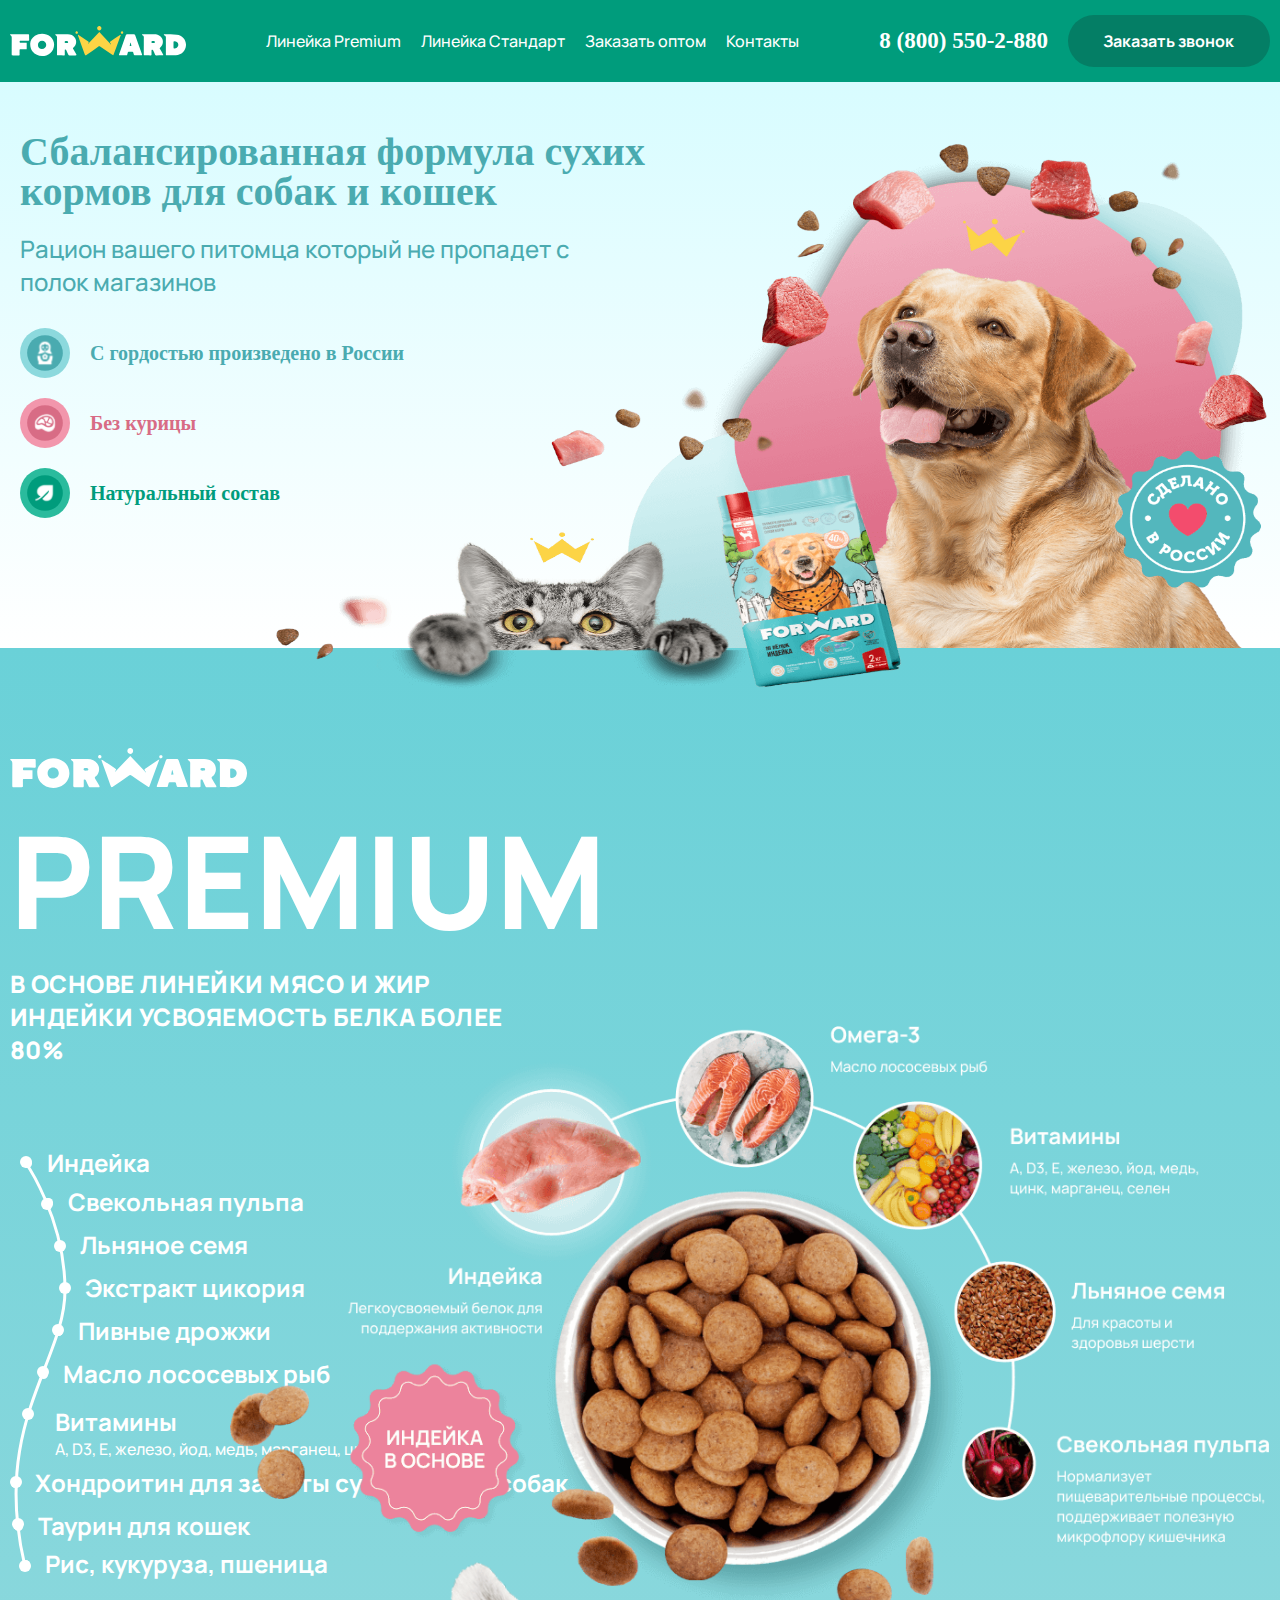
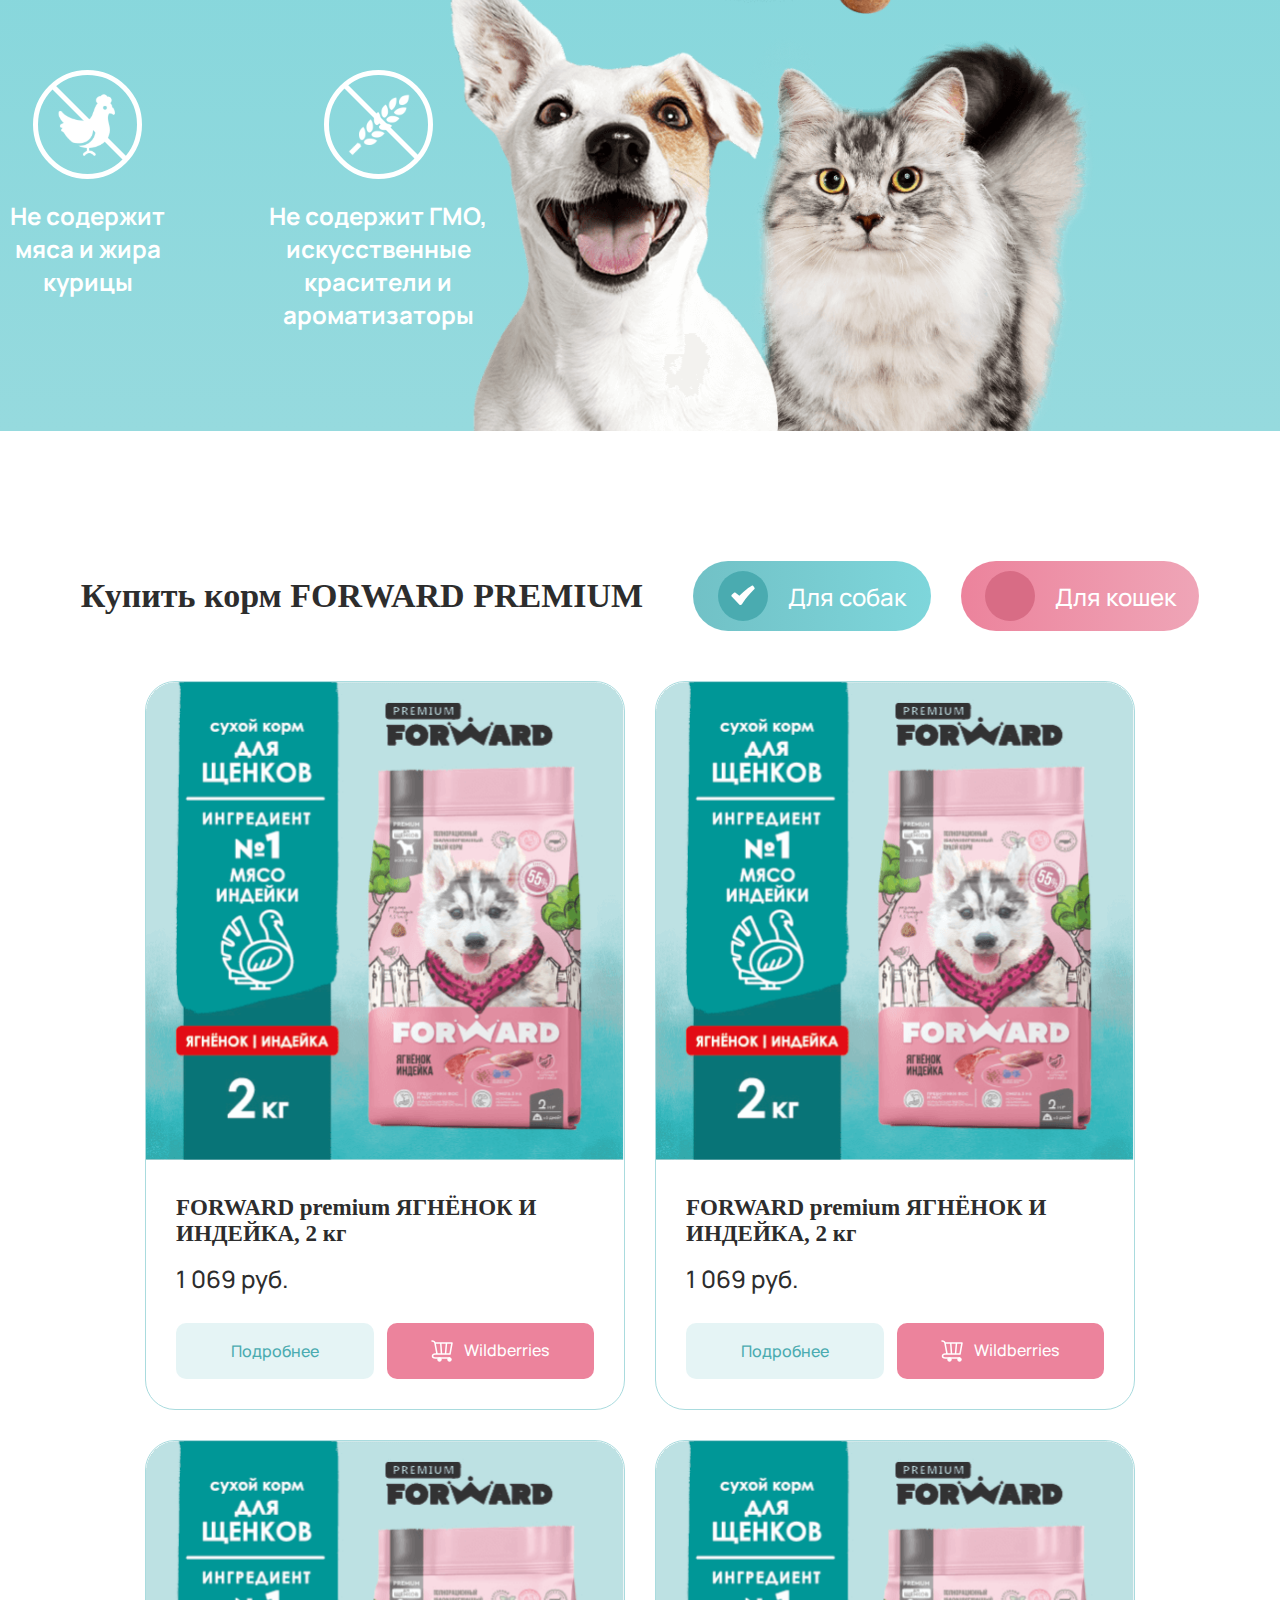
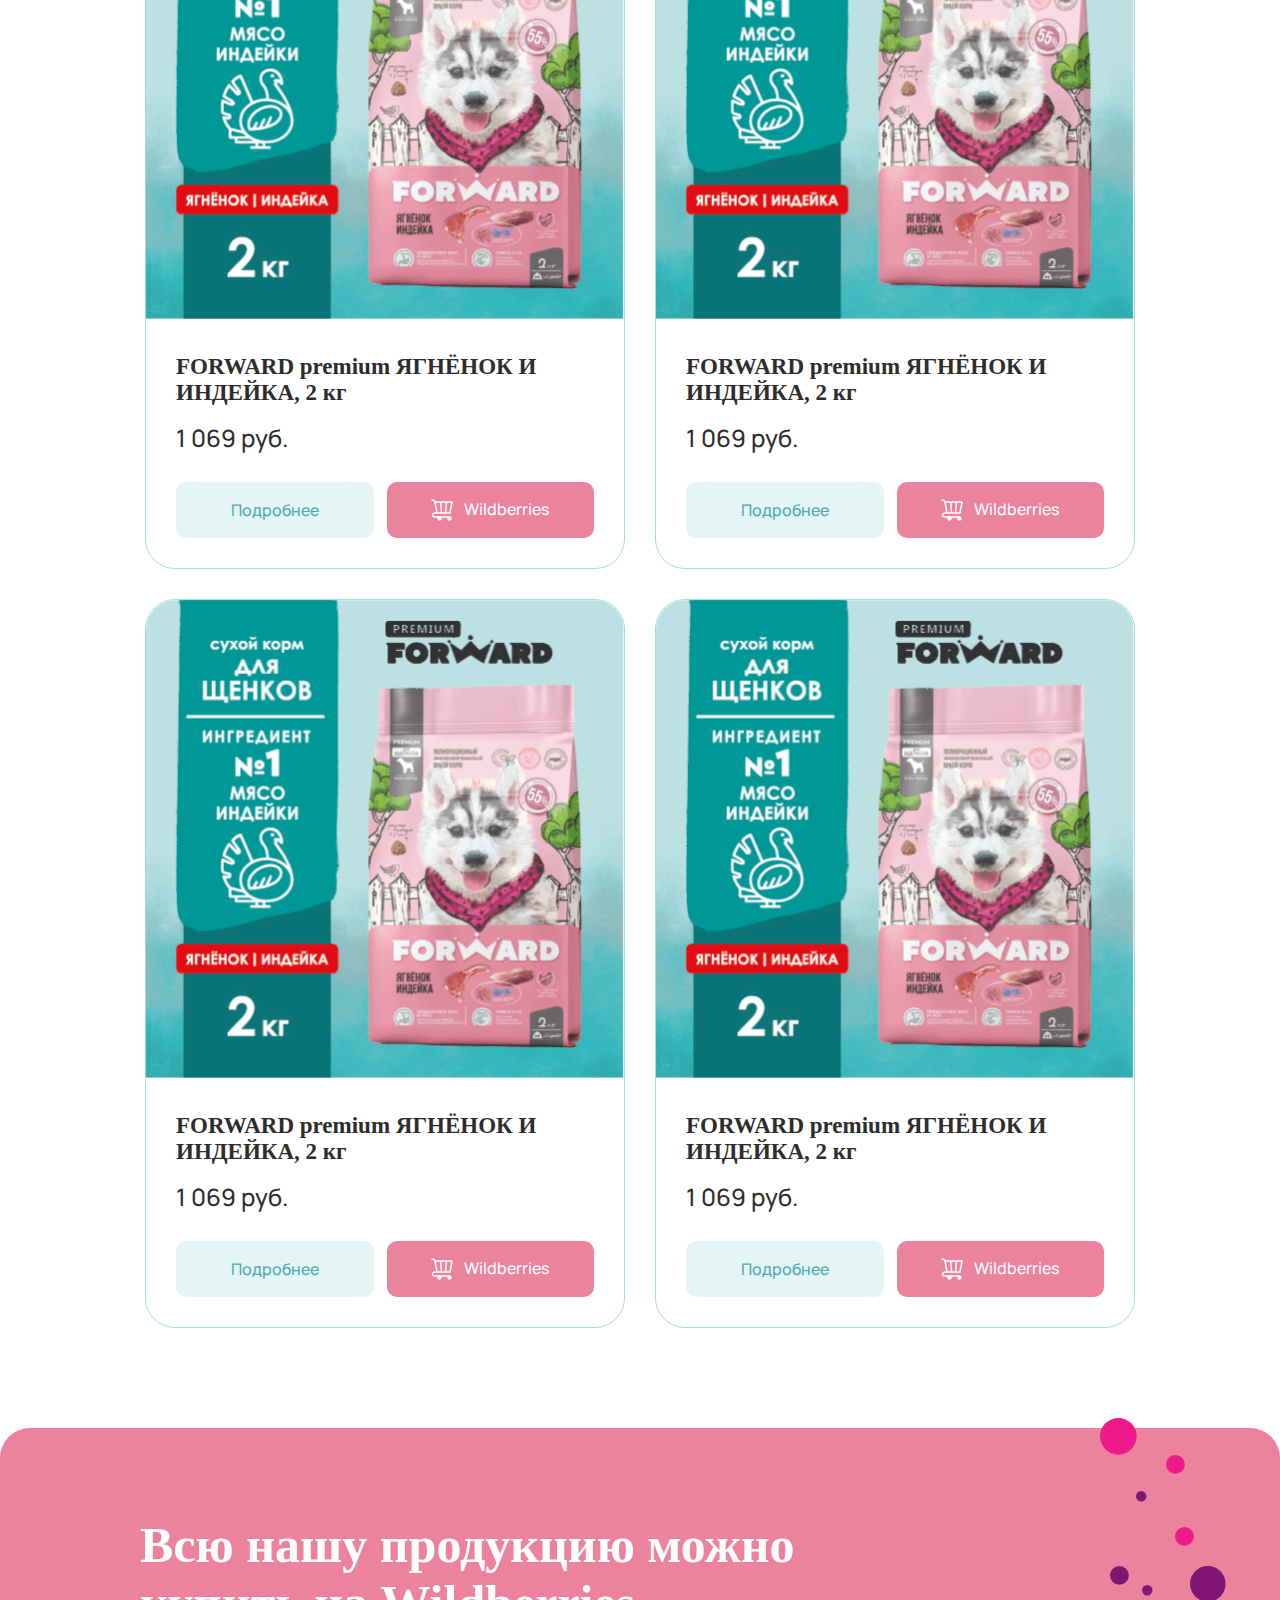
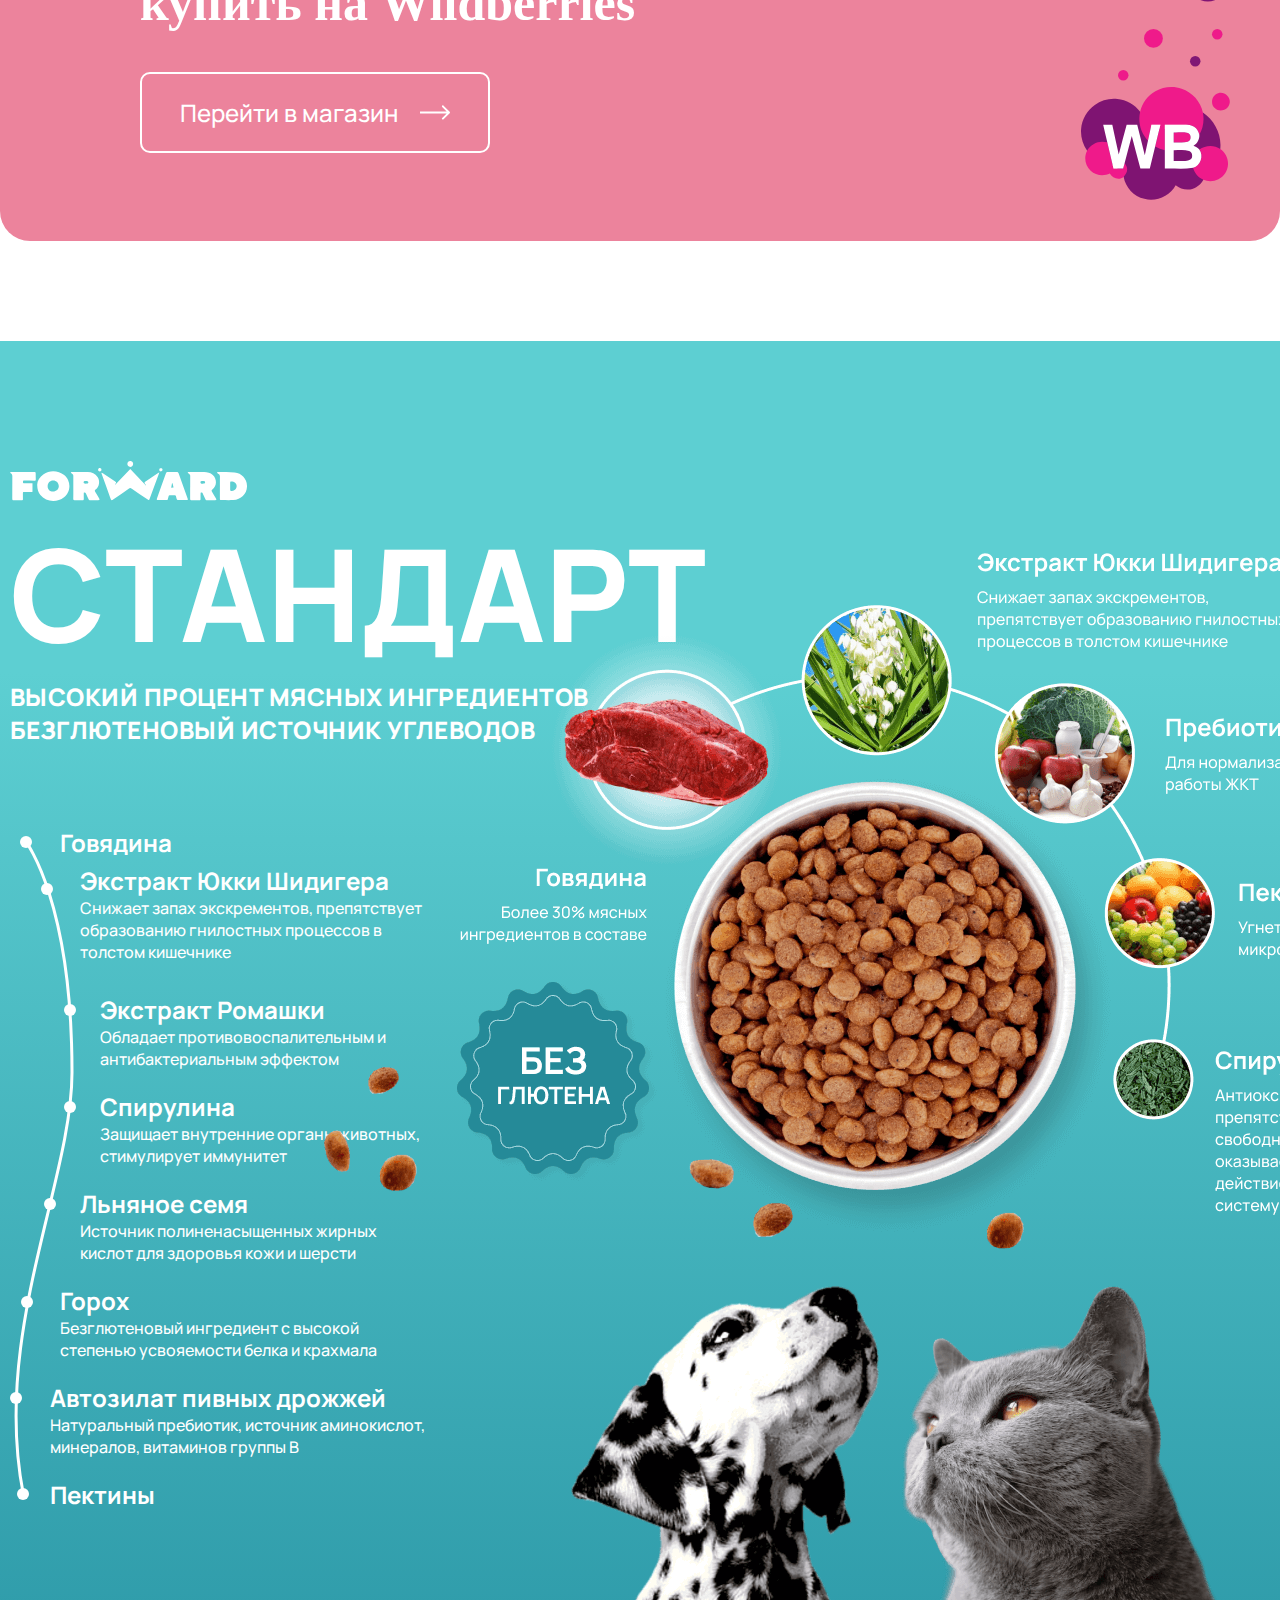
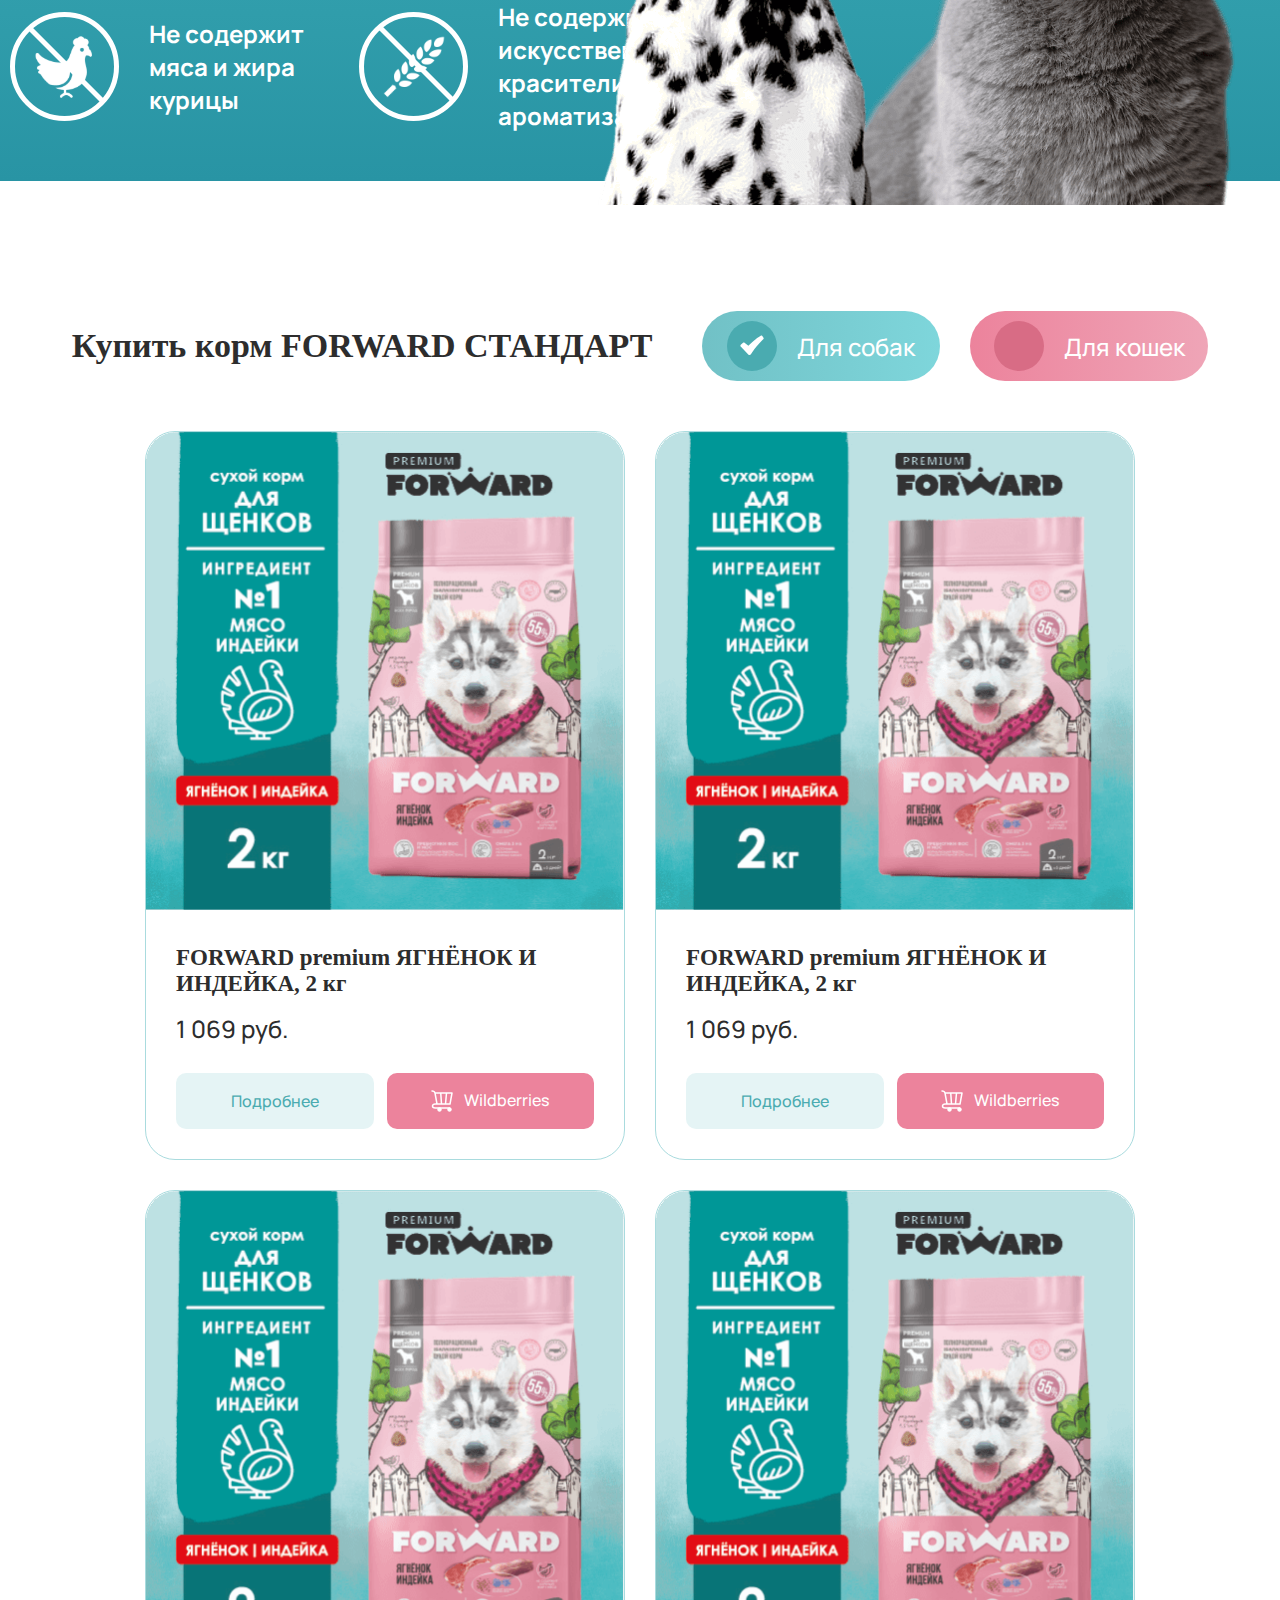
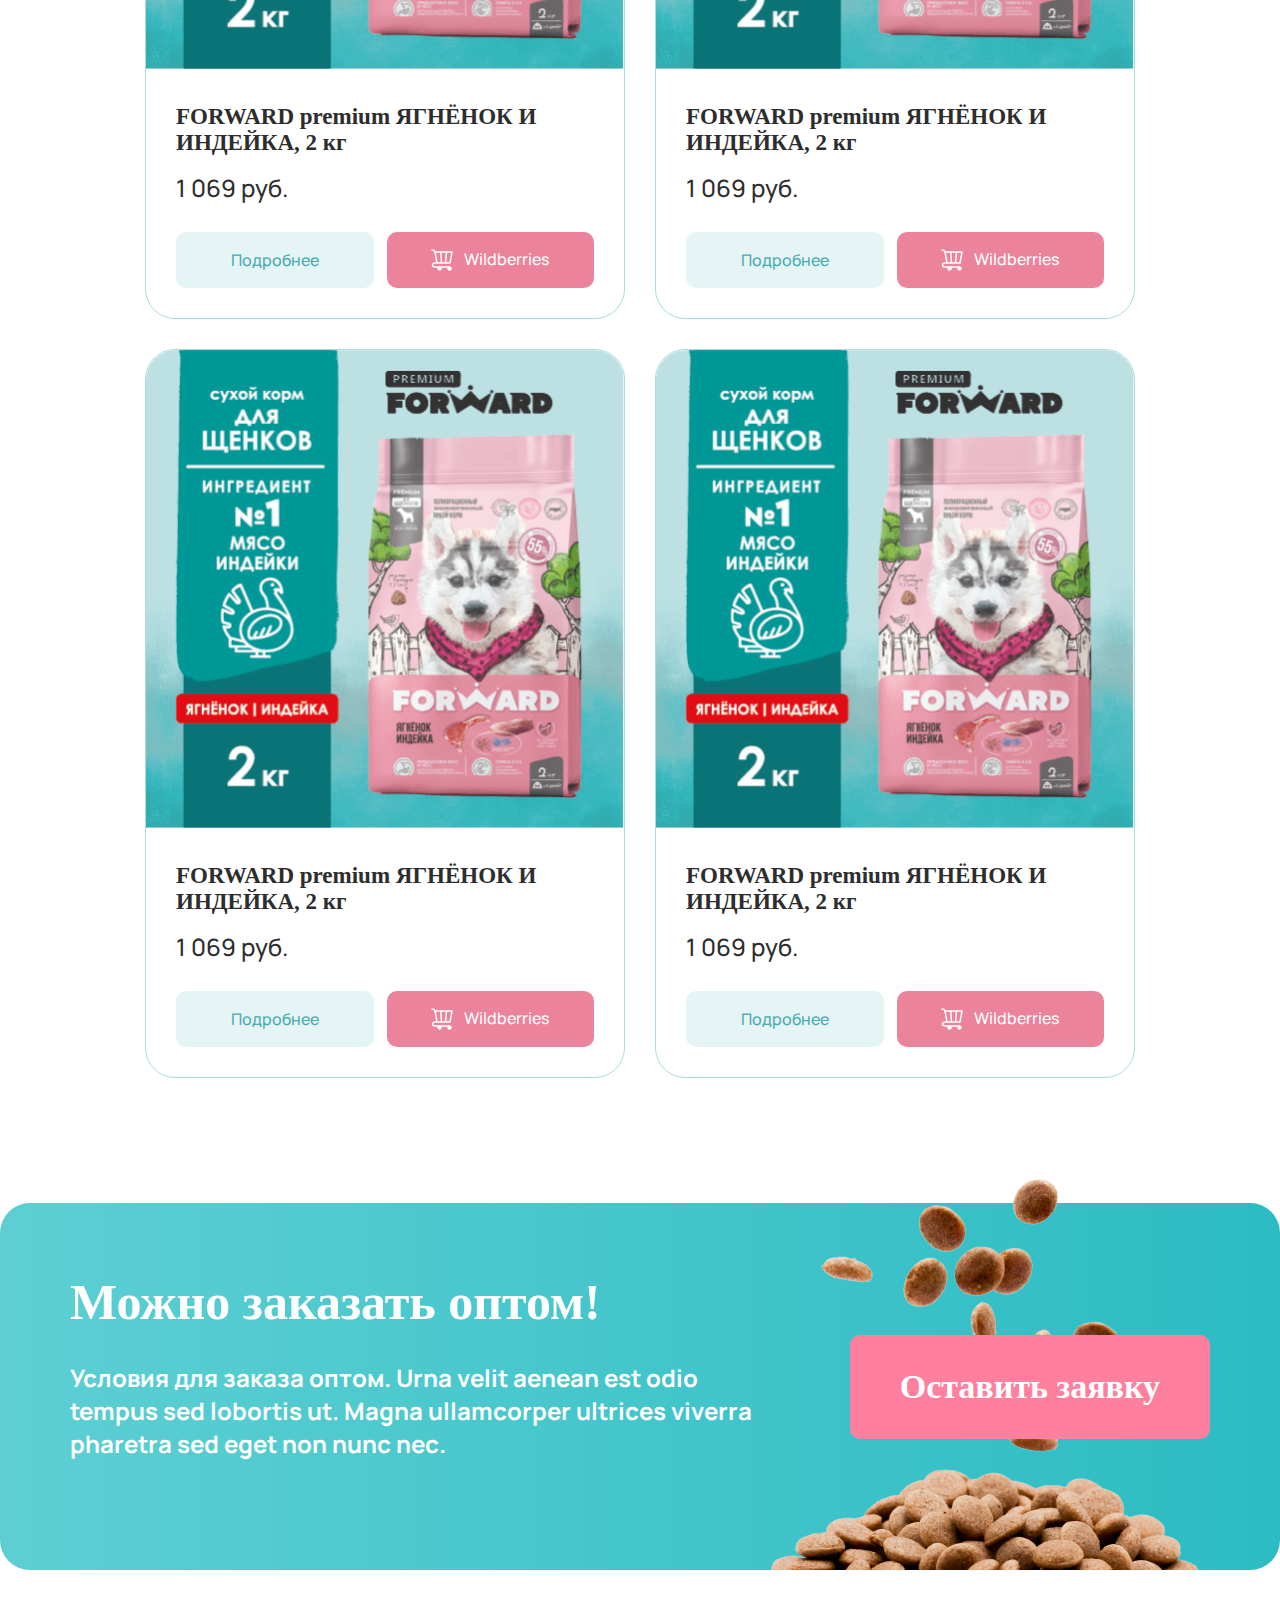
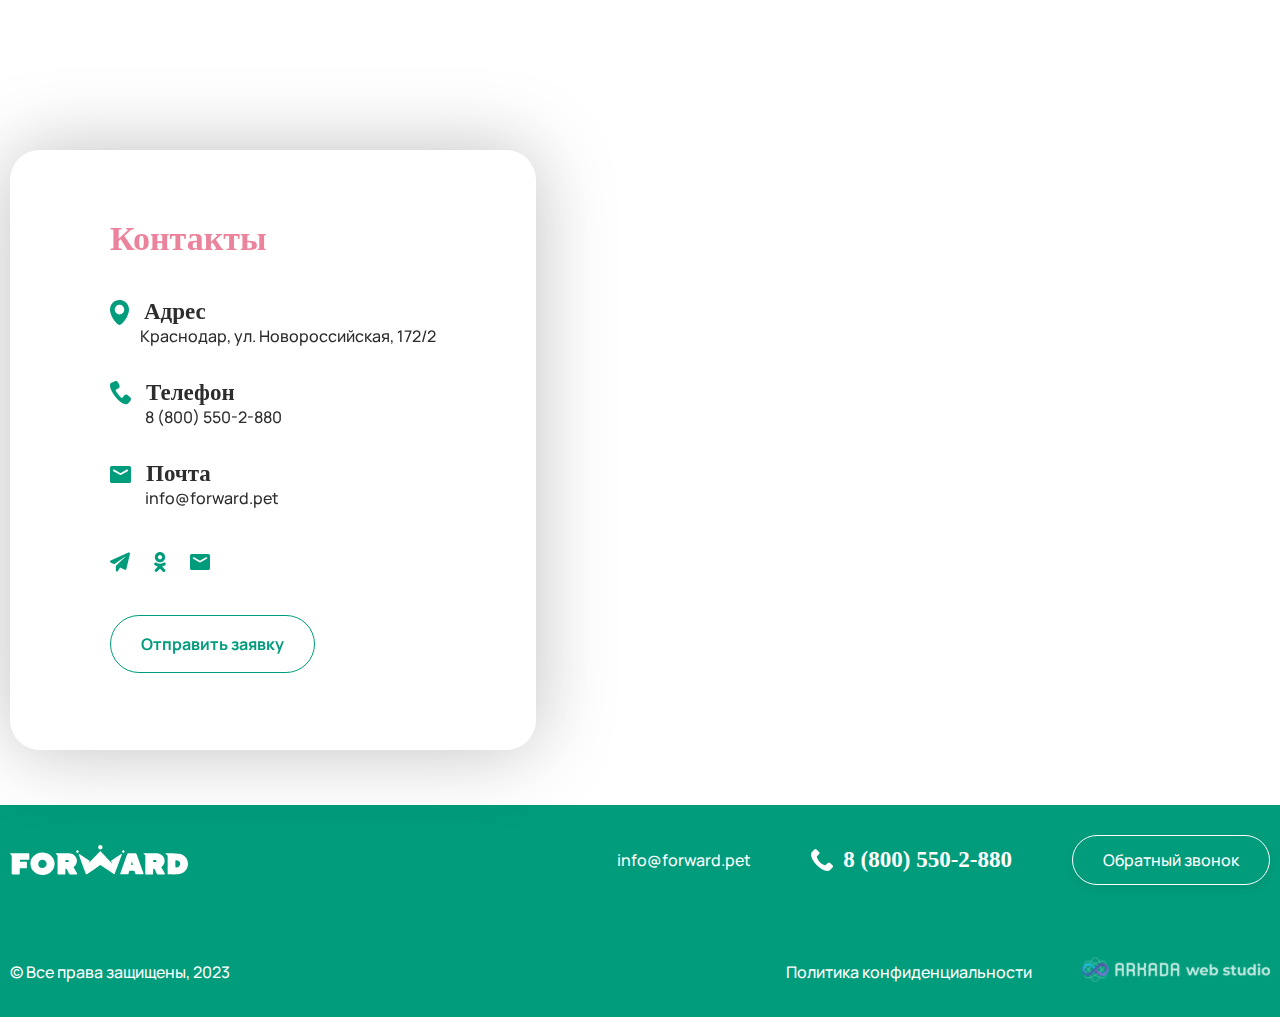
==== commit 627bf01c: "ss" ====
--- a/index.html
+++ b/index.html
@@ -163,45 +163,45 @@
                         </div>
                         <div class="prev-custom">
                             <ul class="content-prev">
-                                <li>
+                                <li >
                                     <h4>Говядина</h4>
                                     <p>Более 30% мясных ингредиентов в составе</p>
                                 </li>
                                 <li>
-                                    <h4>Говядина</h4>
+                                    <h4>Трава</h4>
                                     <p>Более 30% мясных ингредиентов в составе</p>
                                 </li>
                                 <li>
-                                    <h4>Говядина</h4>
+                                    <h4>Курица</h4>
                                     <p>Более 30% мясных ингредиентов в составе</p>
                                 </li>
                                 <li>
-                                    <h4>Говядина</h4>
+                                    <h4>Оленятина</h4>
                                     <p>Более 30% мясных ингредиентов в составе</p>
                                 </li>
                                 <li>
-                                    <h4>Говядина</h4>
+                                    <h4>Кролик</h4>
                                     <p>Более 30% мясных ингредиентов в составе</p>
-                                </li>
-                            </ul>
-                            <ul>
-                                <li>
-                                    <img src="./img/prem/custom-1.png" alt="">
-                                </li>
-                                <li>
-                                    <img src="./img/prem/custom-2.png" alt="">
-                                </li>
-                                <li>
-                                    <img src="./img/prem/custom-3.png" alt="">
-                                </li>
-                                <li>
-                                    <img src="./img/prem/custom-4.png" alt="">
-                                </li>
-                                <li>
-                                    <img src="./img/prem/custom-5.png" alt="">
                                 </li>
                             </ul>
                             <div class="prem-img">
+                                <ul class="img-prem-list">
+                                    <li data-index="0" class="active">
+                                        <img src="./img/prem/custom-1.png" alt="">
+                                    </li>
+                                    <li data-index="1">
+                                        <img src="./img/prem/custom-2.png" alt="">
+                                    </li>
+                                    <li data-index="2">
+                                        <img src="./img/prem/custom-3.png" alt="">
+                                    </li>
+                                    <li data-index="3">
+                                        <img src="./img/prem/custom-4.png" alt="">
+                                    </li>
+                                    <li data-index="4">
+                                        <img src="./img/prem/custom-5.png" alt="">
+                                    </li>
+                                </ul>
                                 <img src="./img/prem/prem-big.png" alt="">
                             </div>
                         </div>
--- a/css/style.css
+++ b/css/style.css
@@ -2662,8 +2662,220 @@
 }/*# sourceMappingURL=style.css.map */
 
 
+.premium-mobile {
+  display: none;
+}
 @media(max-width: 767px) {
   .mobile-hide {
     display: none;
   }
-}+
+  .premium-mobile {
+    display: block;
+  }
+}
+
+.premium-mobile {
+  background: linear-gradient(180deg, #5DCFD2 22.92%, #2894A4 100%);
+  padding-top: 50px;
+}
+.prem-logo {
+  margin-bottom: 10px;
+  max-width: 150px;
+}
+
+.prem-title h3 {
+  font-size: 61px;
+  text-transform: uppercase;
+  letter-spacing: .2px;
+  font-weight: 800;
+  line-height: 48px;
+  margin-bottom: 20px;
+}
+
+.prem-title p {
+  font-size: 24px;
+  text-transform: uppercase;
+  font-weight: 800;
+  margin-bottom: 30px;
+}
+.prem_default--list {
+  margin-bottom: 40px;
+}
+.prem_default--list li:not(:last-child) {
+  margin-bottom: 15px;
+}
+
+.prem_default--list li {
+  position: relative;
+  padding-left: 22px;
+  font-size: 24px;
+  font-weight: 800;
+}
+
+.prem_default--list li span {
+  font-size: 16px;
+  font-weight: 500;
+  line-height: 24px;
+  display: block;
+}
+
+.prem_default--list li:before {
+  position: absolute;
+  top: 12px;
+  left: 0;
+  width: 12px;
+  height: 12px;
+  background-color: #fff;
+  content: '';
+  border-radius: 100px;
+}
+
+
+.prem_img--list li {
+  display: flex;
+  align-items: center;
+  justify-content: flex-start;
+}
+
+.prem_img--list li:not(:last-child) {
+  margin-bottom: 20px;
+}
+
+.prem_img--list {
+  margin-bottom: 50px;
+}
+
+.prem_itemImg {
+  width: 70px;
+  height: 70px;
+  display: flex;
+  align-items: center;
+  justify-content: center;
+  margin-right: 20px;
+}
+
+.prem-img {
+  position: relative;
+}
+
+.img-prem-list li {
+  position: absolute;
+  top: 0;
+  left: 0;
+  list-style: none;
+}
+
+.img-prem-list li:before {
+  content: '';
+  position: absolute;
+  top: 50%;
+  left: 50%;
+  transform: translate(-50%, -50%);
+  background: url('../img/prem/plus.png') center/cover no-repeat;
+  width: 34px;
+  height: 34px;
+  opacity: .6;
+}
+
+.img-prem-list li:nth-child(1) {
+  position: absolute;
+  top: 20px;
+  left: 0;
+}
+
+.img-prem-list li:nth-child(2) {
+  position: absolute;
+  top: 0;
+  left: 130px;
+  width: 77px;
+  height: 77px;
+}
+
+.img-prem-list li:nth-child(3) {
+  position: absolute;
+  top: 30px;
+  left: 233px;
+  width: 72px;
+  height: 72px;
+}
+
+.img-prem-list li:nth-child(3):before {
+  width: 32px;
+  height: 32px;
+}
+
+.img-prem-list li:nth-child(4):before {
+  width: 30px;
+  height: 30px;
+}
+
+.img-prem-list li:nth-child(5):before {
+  width: 22px;
+  height: 22px;
+}
+
+.img-prem-list li:nth-child(4) {
+  position: absolute;
+  top: 123px;
+  left: 293px;
+  width: 56px;
+  height: 56px;
+}
+
+.img-prem-list li:nth-child(5) {
+  position: absolute;
+  top: 226px;
+  left: 306px;
+  width: 41px;
+  height: 41px;
+}
+
+.content-prev {
+  margin-bottom: 51px;
+}
+
+.prem-img img {
+  margin-bottom: -5px;
+}
+
+.content-prev li:not(:first-child) {
+  display: none;
+}
+
+.content-prev li {
+  background-color: #fff;
+  color: #000000;
+  padding: 25px 30px;
+  border-radius: 20px;
+}
+
+.content-prev li h4 {
+  font-size: 24px;
+  margin-bottom: 10px;
+}
+
+.img-prem-list li.active:before {
+  opacity: 1;
+}
+
+@media(max-width: 767px) {
+  .choice__top-buttons {
+    display: grid;
+    grid-template-columns: repeat(auto-fill, minmax(45%, 1fr));
+    grid-gap: 5px;
+    width: 100%;
+  }
+
+  .choice__top-buttons-label {
+    width: 100%!important;
+  }
+}
+
+/* @media(max-width: 425px) {
+  .choice__top-buttons {
+    display: grid;
+    grid-template-columns: repeat(auto-fill, minmax(100%, 1fr));
+    grid-gap: 5px
+  }
+} */